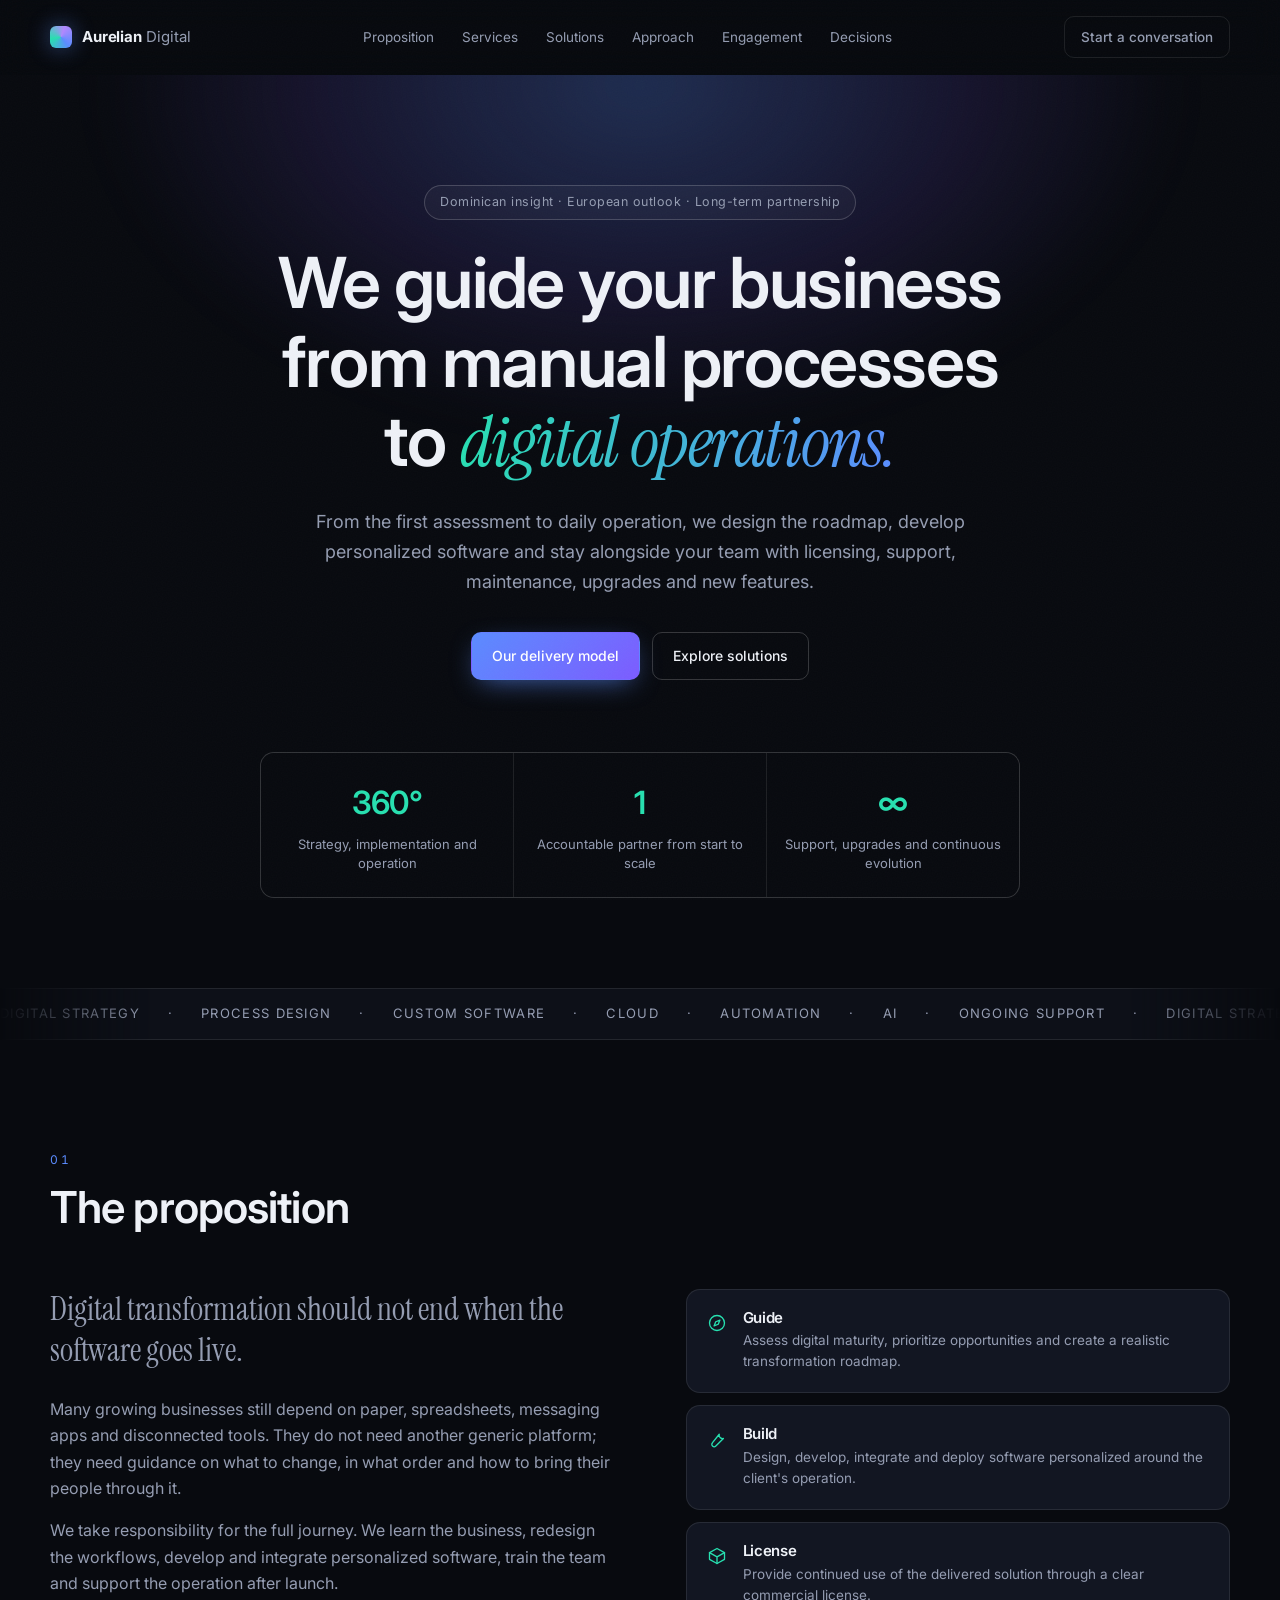
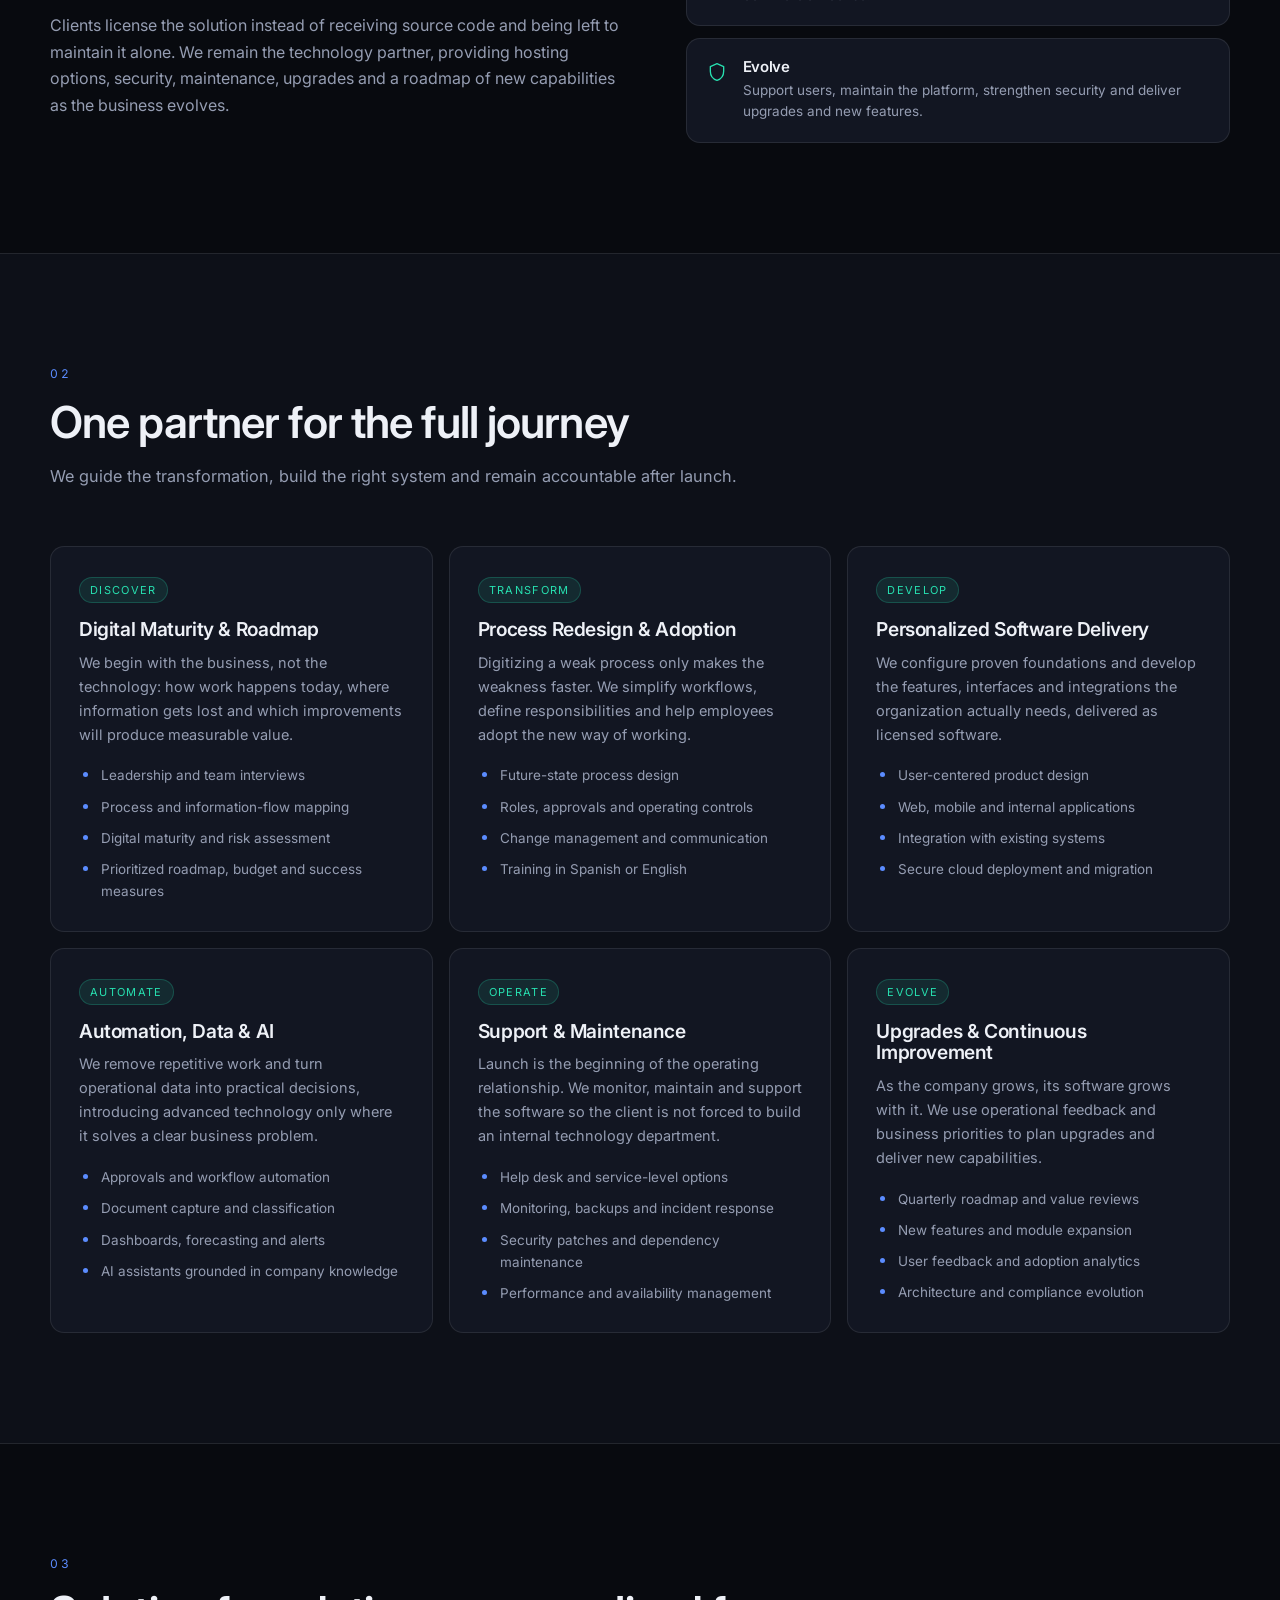
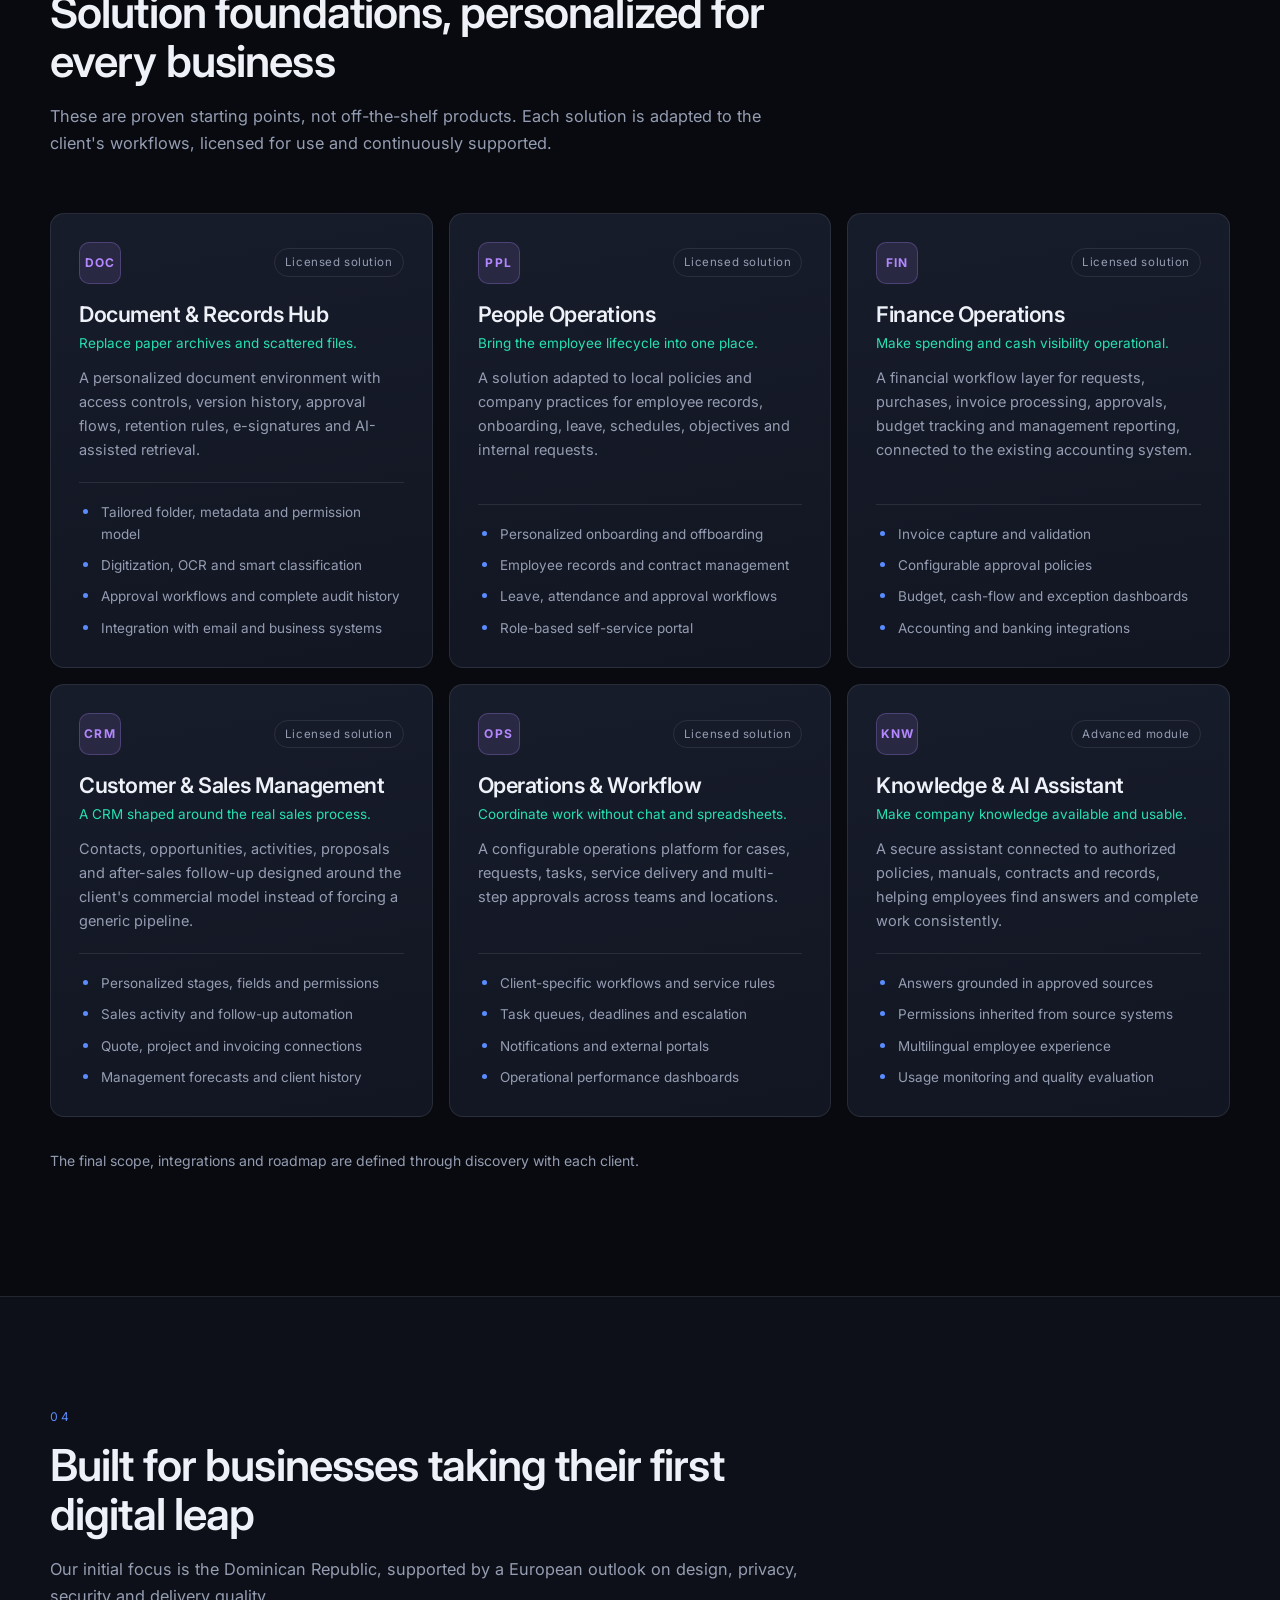
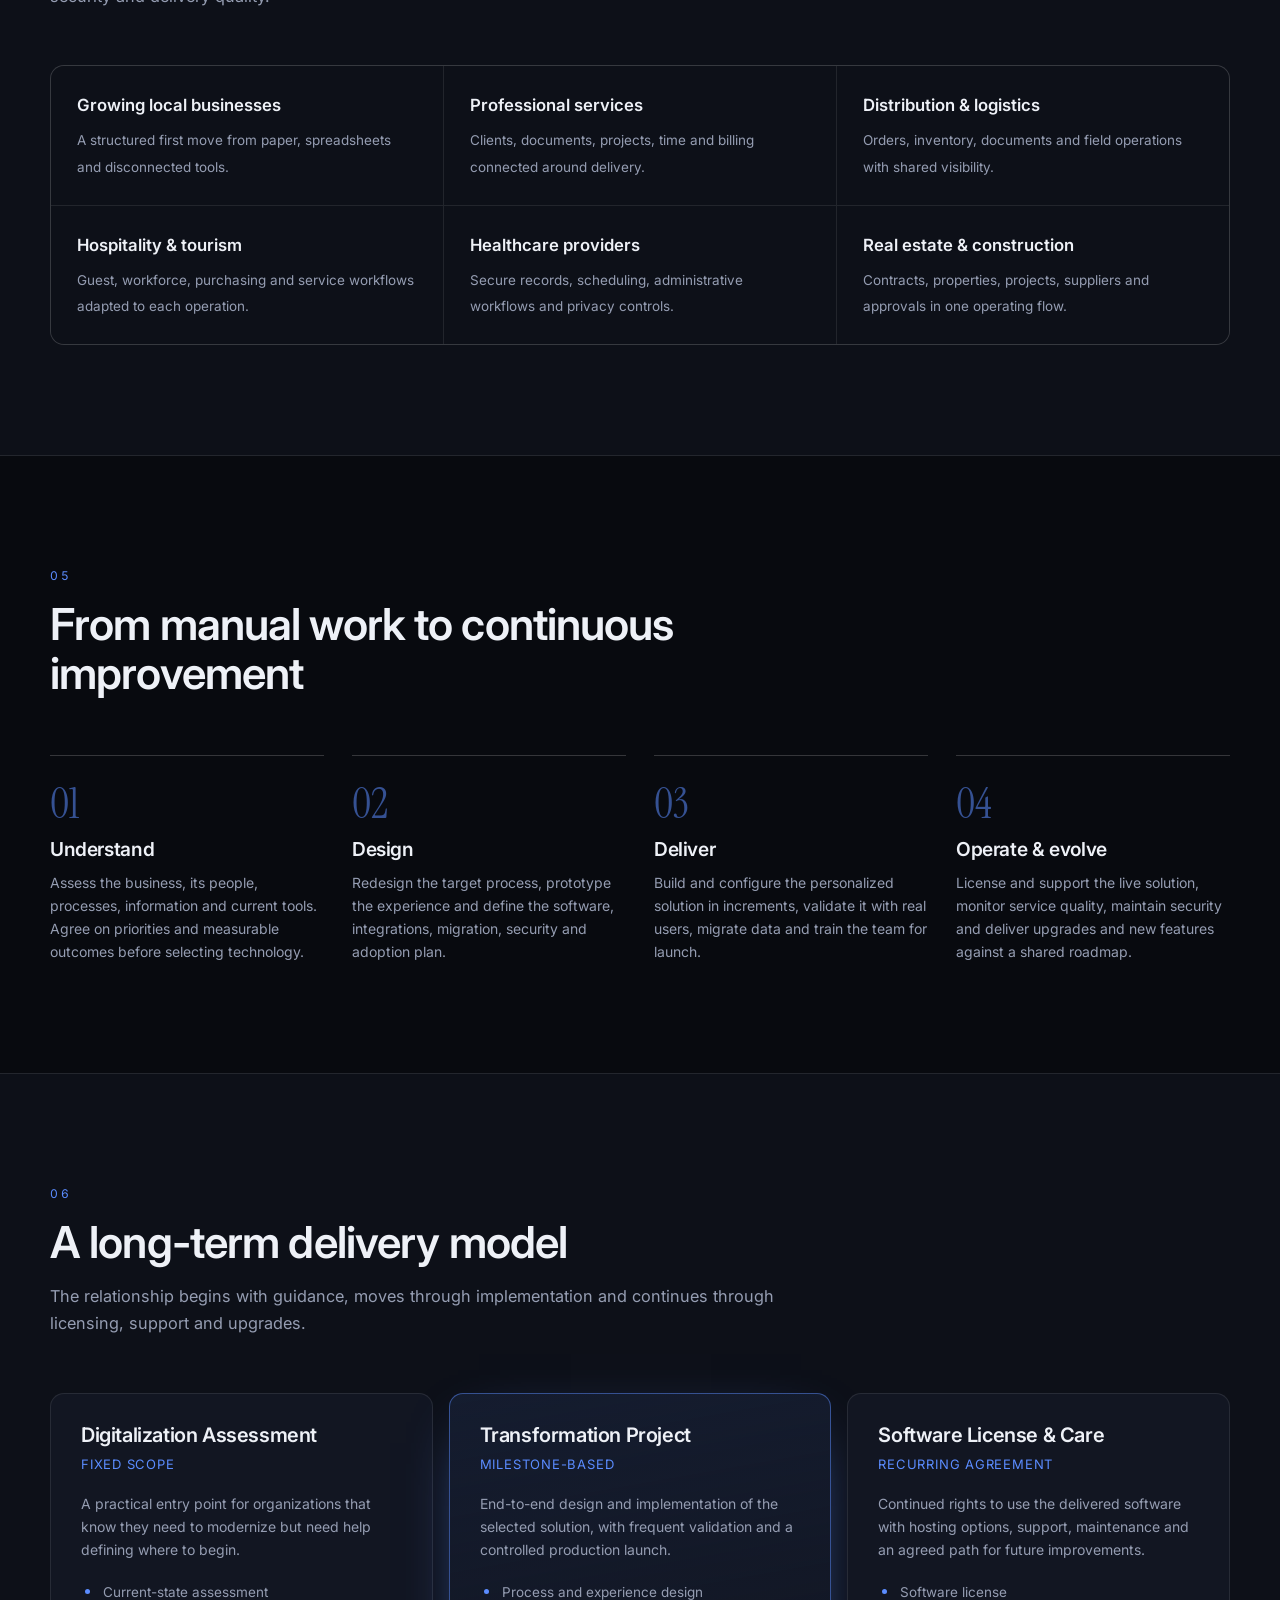
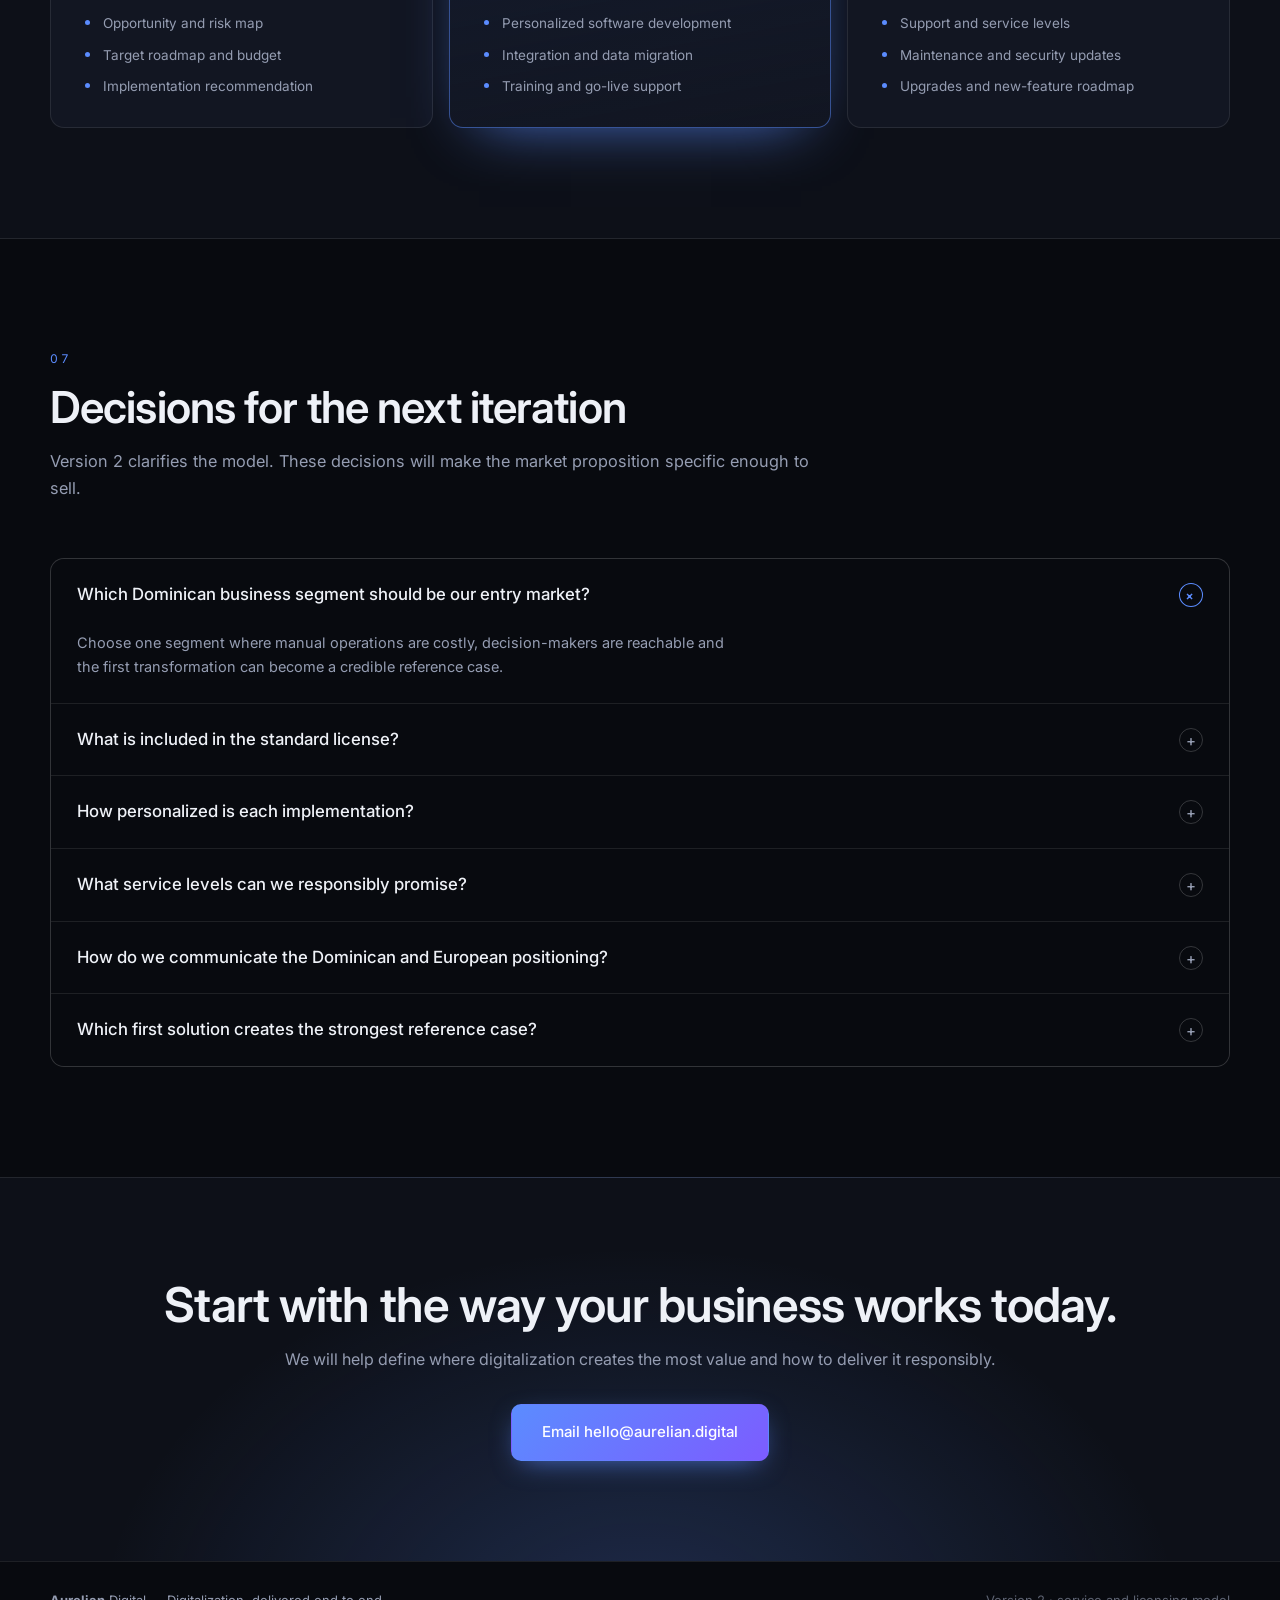
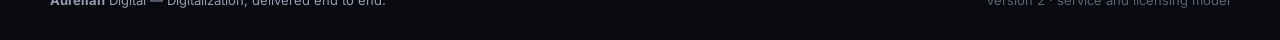
==== v2/index.html @ a41bf8cd "Add licensed digitalization proposal v2" ====
<!DOCTYPE html>
<html lang="en">
<head>
  <meta charset="UTF-8" />
  <meta name="viewport" content="width=device-width, initial-scale=1.0" />
  <title>Aurelian Digital — Digitalization, delivered end to end.</title>
  <meta name="description" content="End-to-end digital transformation for growing businesses, from strategy and process design to licensed custom software, support and continuous improvement." />
  <link rel="preconnect" href="https://fonts.googleapis.com" />
  <link rel="preconnect" href="https://fonts.gstatic.com" crossorigin />
  <link href="https://fonts.googleapis.com/css2?family=Inter:wght@400;500;600;700&family=Instrument+Serif:ital@0;1&display=swap" rel="stylesheet" />
  <link rel="stylesheet" href="../src/styles.css" />
</head>
<body>
  <div class="grain" aria-hidden="true"></div>

  <header class="site-header" id="header">
    <a class="logo" href="#top">
      <span class="logo-mark" aria-hidden="true"></span>
      <span class="logo-text"><strong data-brand-name></strong> <span data-brand-suffix></span></span>
    </a>
    <nav class="nav" id="nav" aria-label="Primary"></nav>
    <div class="header-actions">
      <a class="btn btn-ghost" href="#contact">Start a conversation</a>
      <button class="nav-toggle" id="navToggle" aria-label="Toggle navigation" aria-expanded="false">
        <span></span><span></span>
      </button>
    </div>
  </header>

  <main id="top">
    <section class="hero">
      <div class="hero-glow" aria-hidden="true"></div>
      <div class="wrap hero-inner">
        <p class="eyebrow reveal" data-hero-eyebrow></p>
        <h1 class="hero-title reveal" data-hero-title></h1>
        <p class="lead reveal" data-hero-subtitle></p>
        <div class="hero-ctas reveal">
          <a class="btn btn-primary" data-hero-cta1></a>
          <a class="btn btn-outline" data-hero-cta2></a>
        </div>
        <dl class="stats reveal" data-hero-stats></dl>
      </div>
      <div class="marquee" aria-hidden="true">
        <div class="marquee-track">
          <span>Digital Strategy</span><span>·</span>
          <span>Process Design</span><span>·</span>
          <span>Custom Software</span><span>·</span>
          <span>Cloud</span><span>·</span>
          <span>Automation</span><span>·</span>
          <span>AI</span><span>·</span>
          <span>Ongoing Support</span><span>·</span>
          <span>Digital Strategy</span><span>·</span>
          <span>Process Design</span><span>·</span>
          <span>Custom Software</span><span>·</span>
          <span>Cloud</span><span>·</span>
          <span>Automation</span><span>·</span>
          <span>AI</span><span>·</span>
          <span>Ongoing Support</span><span>·</span>
        </div>
      </div>
    </section>

    <section class="section" id="thesis">
      <div class="wrap">
        <div class="section-head reveal">
          <span class="section-num">01</span>
          <h2 data-thesis-title></h2>
        </div>
        <div class="thesis-grid">
          <div class="thesis-copy reveal">
            <p class="thesis-lead" data-thesis-lead></p>
            <div data-thesis-body></div>
          </div>
          <div class="pillars" data-thesis-pillars></div>
        </div>
      </div>
    </section>

    <section class="section section-alt" id="services">
      <div class="wrap">
        <div class="section-head reveal">
          <span class="section-num">02</span>
          <h2>One partner for the full journey</h2>
          <p class="section-sub">We guide the transformation, build the right system and remain accountable after launch.</p>
        </div>
        <div class="cards" data-services></div>
      </div>
    </section>

    <section class="section" id="products">
      <div class="wrap">
        <div class="section-head reveal">
          <span class="section-num">03</span>
          <h2>Solution foundations, personalized for every business</h2>
          <p class="section-sub">These are proven starting points, not off-the-shelf products. Each solution is adapted to the client's workflows, licensed for use and continuously supported.</p>
        </div>
        <div class="products" data-products></div>
        <p class="note reveal">The final scope, integrations and roadmap are defined through discovery with each client.</p>
      </div>
    </section>

    <section class="section section-alt" id="industries">
      <div class="wrap">
        <div class="section-head reveal">
          <span class="section-num">04</span>
          <h2>Built for businesses taking their first digital leap</h2>
          <p class="section-sub">Our initial focus is the Dominican Republic, supported by a European outlook on design, privacy, security and delivery quality.</p>
        </div>
        <ul class="industries" data-industries></ul>
      </div>
    </section>

    <section class="section" id="approach">
      <div class="wrap">
        <div class="section-head reveal">
          <span class="section-num">05</span>
          <h2>From manual work to continuous improvement</h2>
        </div>
        <ol class="steps" data-approach></ol>
      </div>
    </section>

    <section class="section section-alt" id="engagement">
      <div class="wrap">
        <div class="section-head reveal">
          <span class="section-num">06</span>
          <h2>A long-term delivery model</h2>
          <p class="section-sub">The relationship begins with guidance, moves through implementation and continues through licensing, support and upgrades.</p>
        </div>
        <div class="plans" data-engagement></div>
      </div>
    </section>

    <section class="section" id="questions">
      <div class="wrap">
        <div class="section-head reveal">
          <span class="section-num">07</span>
          <h2 data-questions-title></h2>
          <p class="section-sub" data-questions-lead></p>
        </div>
        <div class="questions" data-questions></div>
      </div>
    </section>

    <section class="cta-band" id="contact">
      <div class="wrap cta-inner reveal">
        <h2>Start with the way your business works today.</h2>
        <p>We will help define where digitalization creates the most value and how to deliver it responsibly.</p>
        <a class="btn btn-primary btn-lg" data-contact-link></a>
      </div>
    </section>
  </main>

  <footer class="site-footer">
    <div class="wrap footer-inner">
      <span><strong data-brand-name></strong> <span data-brand-suffix></span> — <span data-brand-tagline></span></span>
      <span class="footer-note">Version 2 · service and licensing model</span>
    </div>
  </footer>

  <script src="data.js"></script>
  <script src="../src/main.js"></script>
</body>
</html>
---- src/styles.css ----
:root {
  --bg: #080a0f;
  --bg-alt: #0d1018;
  --surface: #121622;
  --surface-2: #171c2b;
  --line: rgba(255, 255, 255, 0.09);
  --line-strong: rgba(255, 255, 255, 0.18);
  --text: #eef1f7;
  --muted: #959db2;
  --accent: #5b8cff;
  --accent-2: #27e0b0;
  --accent-3: #b388ff;
  --radius: 14px;
  --wrap: 1180px;
  --ease: cubic-bezier(0.22, 1, 0.36, 1);
}

* { box-sizing: border-box; }

html { scroll-behavior: smooth; scroll-padding-top: 90px; }

body {
  margin: 0;
  background: var(--bg);
  color: var(--text);
  font-family: Inter, -apple-system, BlinkMacSystemFont, "Segoe UI", sans-serif;
  font-size: 16px;
  line-height: 1.65;
  -webkit-font-smoothing: antialiased;
  overflow-x: hidden;
}

h1, h2, h3 { line-height: 1.12; margin: 0; letter-spacing: -0.02em; }

a { color: inherit; text-decoration: none; }

.wrap { width: min(100% - 48px, var(--wrap)); margin-inline: auto; }

.grain {
  position: fixed;
  inset: 0;
  pointer-events: none;
  z-index: 100;
  opacity: 0.025;
  background-image: url("data:image/svg+xml,%3Csvg xmlns='http://www.w3.org/2000/svg' width='200' height='200'%3E%3Cfilter id='n'%3E%3CfeTurbulence type='fractalNoise' baseFrequency='0.8'/%3E%3C/filter%3E%3Crect width='200' height='200' filter='url(%23n)'/%3E%3C/svg%3E");
}

/* ---------- Header ---------- */
.site-header {
  position: sticky;
  top: 0;
  z-index: 50;
  display: flex;
  align-items: center;
  justify-content: space-between;
  gap: 24px;
  padding: 16px max(24px, calc((100vw - var(--wrap)) / 2));
  background: rgba(8, 10, 15, 0.72);
  backdrop-filter: blur(14px);
  border-bottom: 1px solid transparent;
  transition: border-color 0.3s, background 0.3s;
}

.site-header.scrolled { border-bottom-color: var(--line); }

.logo { display: flex; align-items: center; gap: 10px; font-size: 15px; }

.logo-mark {
  width: 22px;
  height: 22px;
  border-radius: 6px;
  background: conic-gradient(from 140deg, var(--accent), var(--accent-2), var(--accent-3), var(--accent));
  box-shadow: 0 0 22px rgba(91, 140, 255, 0.45);
}

.logo-text strong { font-weight: 700; letter-spacing: -0.01em; }
.logo-text span { color: var(--muted); font-weight: 400; }

.nav { display: flex; gap: 4px; }

.nav a {
  padding: 7px 12px;
  border-radius: 8px;
  font-size: 13.5px;
  color: var(--muted);
  transition: color 0.2s, background 0.2s;
}

.nav a:hover { color: var(--text); background: rgba(255, 255, 255, 0.05); }
.nav a.active { color: var(--text); background: rgba(91, 140, 255, 0.14); }

.header-actions { display: flex; align-items: center; gap: 10px; }

.nav-toggle {
  display: none;
  flex-direction: column;
  gap: 5px;
  background: none;
  border: 1px solid var(--line);
  border-radius: 8px;
  padding: 10px 9px;
  cursor: pointer;
}

.nav-toggle span { width: 16px; height: 1.5px; background: var(--text); display: block; }

/* ---------- Buttons ---------- */
.btn {
  display: inline-flex;
  align-items: center;
  justify-content: center;
  gap: 8px;
  padding: 11px 20px;
  border-radius: 10px;
  font-size: 14px;
  font-weight: 500;
  cursor: pointer;
  border: 1px solid transparent;
  transition: transform 0.2s var(--ease), background 0.2s, border-color 0.2s, box-shadow 0.2s;
  white-space: nowrap;
}

.btn:hover { transform: translateY(-2px); }

.btn-primary {
  background: linear-gradient(135deg, var(--accent), #7c5cff);
  color: #fff;
  box-shadow: 0 8px 28px -10px rgba(91, 140, 255, 0.8);
}

.btn-outline { border-color: var(--line-strong); color: var(--text); }
.btn-outline:hover { background: rgba(255, 255, 255, 0.05); border-color: var(--accent); }

.btn-ghost { color: var(--muted); border-color: var(--line); font-size: 13.5px; padding: 9px 16px; }
.btn-ghost:hover { color: var(--text); border-color: var(--line-strong); }

.btn-lg { padding: 15px 30px; font-size: 15px; }

/* ---------- Hero ---------- */
.hero { position: relative; padding: 110px 0 0; overflow: hidden; }

.hero-glow {
  position: absolute;
  top: -340px;
  left: 50%;
  transform: translateX(-50%);
  width: 1100px;
  height: 700px;
  background: radial-gradient(ellipse at center, rgba(91, 140, 255, 0.28), rgba(124, 92, 255, 0.12) 42%, transparent 70%);
  filter: blur(26px);
  pointer-events: none;
}

.hero-inner { position: relative; text-align: center; padding-bottom: 90px; }

.eyebrow {
  display: inline-block;
  margin: 0 0 24px;
  padding: 6px 15px;
  border: 1px solid var(--line-strong);
  border-radius: 999px;
  font-size: 12.5px;
  letter-spacing: 0.04em;
  color: var(--muted);
  background: rgba(255, 255, 255, 0.03);
}

.hero-title {
  font-size: clamp(2.5rem, 6.2vw, 4.4rem);
  font-weight: 600;
  max-width: 17ch;
  margin-inline: auto;
}

.hero-title em {
  font-family: "Instrument Serif", Georgia, serif;
  font-style: italic;
  font-weight: 400;
  background: linear-gradient(100deg, var(--accent-2), var(--accent));
  -webkit-background-clip: text;
  background-clip: text;
  color: transparent;
}

.lead {
  max-width: 62ch;
  margin: 26px auto 0;
  color: var(--muted);
  font-size: clamp(1rem, 1.5vw, 1.125rem);
}

.hero-ctas { display: flex; gap: 12px; justify-content: center; flex-wrap: wrap; margin-top: 36px; }

.stats {
  display: grid;
  grid-template-columns: repeat(3, 1fr);
  gap: 1px;
  margin: 72px auto 0;
  max-width: 760px;
  background: var(--line);
  border: 1px solid var(--line);
  border-radius: var(--radius);
  overflow: hidden;
}

.stats > div { background: var(--bg); padding: 24px 18px; }
.stats dt { font-size: 2rem; font-weight: 600; letter-spacing: -0.03em; color: var(--accent-2); }
.stats dd { margin: 6px 0 0; font-size: 13px; color: var(--muted); line-height: 1.45; }

.marquee {
  border-block: 1px solid var(--line);
  padding: 14px 0;
  overflow: hidden;
  background: var(--bg-alt);
  mask-image: linear-gradient(90deg, transparent, #000 12%, #000 88%, transparent);
}

.marquee-track {
  display: flex;
  gap: 28px;
  width: max-content;
  animation: slide 44s linear infinite;
  font-size: 13px;
  letter-spacing: 0.1em;
  text-transform: uppercase;
  color: var(--muted);
  white-space: nowrap;
}

@keyframes slide { to { transform: translateX(-50%); } }

/* ---------- Sections ---------- */
.section { padding: 110px 0; }
.section-alt { background: var(--bg-alt); border-block: 1px solid var(--line); }

.section-head { max-width: 760px; margin-bottom: 56px; }

.section-num {
  display: block;
  font-size: 12px;
  letter-spacing: 0.22em;
  color: var(--accent);
  margin-bottom: 14px;
  font-variant-numeric: tabular-nums;
}

.section-head h2 { font-size: clamp(1.9rem, 3.6vw, 2.75rem); font-weight: 600; }
.section-sub { color: var(--muted); margin: 16px 0 0; font-size: 1.02rem; }

.note { color: var(--muted); font-size: 14px; margin-top: 32px; }
.note a { color: var(--accent); border-bottom: 1px solid rgba(91, 140, 255, 0.4); }

/* ---------- Thesis ---------- */
.thesis-grid { display: grid; grid-template-columns: 1.05fr 1fr; gap: 64px; align-items: start; }

.thesis-lead {
  font-family: "Instrument Serif", Georgia, serif;
  font-size: clamp(1.5rem, 2.6vw, 2rem);
  line-height: 1.3;
  margin: 0 0 24px;
  color: var(--text);
}

.thesis-copy p { color: var(--muted); }

.pillars { display: grid; gap: 12px; }

.pillar {
  display: flex;
  gap: 16px;
  padding: 20px;
  border: 1px solid var(--line);
  border-radius: var(--radius);
  background: var(--surface);
  transition: border-color 0.25s, transform 0.25s var(--ease);
}

.pillar:hover { border-color: var(--line-strong); transform: translateX(4px); }
.pillar svg { flex: none; width: 20px; height: 20px; color: var(--accent-2); margin-top: 3px; }
.pillar h3 { font-size: 15px; font-weight: 600; margin-bottom: 4px; }
.pillar p { margin: 0; font-size: 13.5px; color: var(--muted); line-height: 1.55; }

/* ---------- Service cards ---------- */
.cards { display: grid; grid-template-columns: repeat(auto-fit, minmax(330px, 1fr)); gap: 16px; }

.card {
  position: relative;
  padding: 28px;
  border: 1px solid var(--line);
  border-radius: var(--radius);
  background: var(--surface);
  overflow: hidden;
  transition: border-color 0.25s, transform 0.3s var(--ease);
}

.card::before {
  content: "";
  position: absolute;
  inset: 0 0 auto;
  height: 1px;
  background: linear-gradient(90deg, transparent, var(--accent), transparent);
  opacity: 0;
  transition: opacity 0.3s;
}

.card:hover { transform: translateY(-4px); border-color: var(--line-strong); }
.card:hover::before { opacity: 1; }

.tag {
  display: inline-block;
  font-size: 11px;
  letter-spacing: 0.12em;
  text-transform: uppercase;
  color: var(--accent-2);
  background: rgba(39, 224, 176, 0.1);
  border: 1px solid rgba(39, 224, 176, 0.22);
  padding: 3px 10px;
  border-radius: 999px;
  margin-bottom: 16px;
}

.card h3 { font-size: 1.2rem; font-weight: 600; margin-bottom: 10px; }
.card > p { color: var(--muted); font-size: 14.5px; margin: 0 0 18px; }

.ticks { list-style: none; padding: 0; margin: 0; display: grid; gap: 9px; }

.ticks li {
  position: relative;
  padding-left: 22px;
  font-size: 13.5px;
  color: var(--muted);
}

.ticks li::before {
  content: "";
  position: absolute;
  left: 4px;
  top: 8px;
  width: 5px;
  height: 5px;
  border-radius: 50%;
  background: var(--accent);
}

/* ---------- Products ---------- */
.products { display: grid; grid-template-columns: repeat(auto-fit, minmax(340px, 1fr)); gap: 16px; }

.product {
  display: flex;
  flex-direction: column;
  padding: 28px;
  border: 1px solid var(--line);
  border-radius: var(--radius);
  background: linear-gradient(170deg, var(--surface-2), var(--surface));
  transition: border-color 0.25s, transform 0.3s var(--ease);
}

.product:hover { transform: translateY(-4px); border-color: rgba(179, 136, 255, 0.4); }

.product-top { display: flex; align-items: center; justify-content: space-between; gap: 14px; margin-bottom: 18px; }

.product-code {
  font-size: 12px;
  font-weight: 700;
  letter-spacing: 0.1em;
  width: 42px;
  height: 42px;
  display: grid;
  place-items: center;
  border-radius: 10px;
  background: rgba(179, 136, 255, 0.12);
  border: 1px solid rgba(179, 136, 255, 0.26);
  color: var(--accent-3);
}

.stage {
  font-size: 11.5px;
  letter-spacing: 0.05em;
  color: var(--muted);
  border: 1px solid var(--line);
  padding: 4px 10px;
  border-radius: 999px;
}

.product h3 { font-size: 1.35rem; font-weight: 600; }
.product .pitch { color: var(--accent-2); font-size: 13.5px; margin: 6px 0 12px; }
.product > p { color: var(--muted); font-size: 14.5px; margin: 0 0 20px; }
.product .ticks { margin-top: auto; padding-top: 18px; border-top: 1px solid var(--line); }

/* ---------- Industries ---------- */
.industries {
  list-style: none;
  padding: 0;
  margin: 0;
  display: grid;
  grid-template-columns: repeat(auto-fit, minmax(300px, 1fr));
  gap: 1px;
  background: var(--line);
  border: 1px solid var(--line);
  border-radius: var(--radius);
  overflow: hidden;
}

.industries li { background: var(--bg-alt); padding: 26px; transition: background 0.25s; }
.industries li:hover { background: var(--surface); }
.industries strong { display: block; font-size: 1.05rem; font-weight: 600; margin-bottom: 6px; }
.industries span { color: var(--muted); font-size: 13.5px; }

/* ---------- Steps ---------- */
.steps {
  list-style: none;
  padding: 0;
  margin: 0;
  display: grid;
  grid-template-columns: repeat(auto-fit, minmax(240px, 1fr));
  gap: 28px;
  counter-reset: s;
}

.step { position: relative; padding-top: 28px; border-top: 1px solid var(--line-strong); }

.step-num {
  font-family: "Instrument Serif", Georgia, serif;
  font-size: 2.6rem;
  color: var(--accent);
  opacity: 0.55;
  line-height: 1;
  display: block;
  margin-bottom: 14px;
}

.step h3 { font-size: 1.2rem; font-weight: 600; margin-bottom: 10px; }
.step p { color: var(--muted); font-size: 14px; margin: 0; }

/* ---------- Plans ---------- */
.plans { display: grid; grid-template-columns: repeat(auto-fit, minmax(300px, 1fr)); gap: 16px; align-items: start; }

.plan {
  padding: 30px;
  border: 1px solid var(--line);
  border-radius: var(--radius);
  background: var(--surface);
}

.plan.featured {
  border-color: rgba(91, 140, 255, 0.5);
  background: linear-gradient(170deg, rgba(91, 140, 255, 0.1), var(--surface));
  box-shadow: 0 20px 60px -30px rgba(91, 140, 255, 0.9);
}

.plan h3 { font-size: 1.25rem; font-weight: 600; }
.plan .price { color: var(--accent); font-size: 13px; letter-spacing: 0.06em; text-transform: uppercase; margin: 8px 0 16px; }
.plan > p { color: var(--muted); font-size: 14px; margin: 0 0 20px; }

/* ---------- Questions ---------- */
.questions { display: grid; gap: 1px; background: var(--line); border: 1px solid var(--line); border-radius: var(--radius); overflow: hidden; }

.q { background: var(--bg); }

.q-head {
  width: 100%;
  display: flex;
  align-items: center;
  justify-content: space-between;
  gap: 20px;
  padding: 22px 26px;
  background: none;
  border: none;
  color: var(--text);
  font: inherit;
  font-size: 1.05rem;
  font-weight: 500;
  text-align: left;
  cursor: pointer;
  transition: background 0.2s;
}

.q-head:hover { background: var(--surface); }

.q-icon {
  flex: none;
  width: 24px;
  height: 24px;
  display: grid;
  place-items: center;
  border: 1px solid var(--line-strong);
  border-radius: 50%;
  transition: transform 0.3s var(--ease), border-color 0.2s;
  font-size: 15px;
  color: var(--muted);
}

.q.open .q-icon { transform: rotate(45deg); border-color: var(--accent); color: var(--accent); }

.q-body { display: grid; grid-template-rows: 0fr; transition: grid-template-rows 0.35s var(--ease); }
.q.open .q-body { grid-template-rows: 1fr; }
.q-body > div { overflow: hidden; }
.q-body p { margin: 0; padding: 0 26px 24px 26px; color: var(--muted); font-size: 14.5px; max-width: 80ch; }

/* ---------- CTA band + footer ---------- */
.cta-band {
  padding: 100px 0;
  text-align: center;
  background:
    radial-gradient(ellipse at 50% 120%, rgba(91, 140, 255, 0.22), transparent 60%),
    var(--bg-alt);
  border-top: 1px solid var(--line);
}

.cta-band h2 { font-size: clamp(2rem, 4.2vw, 3rem); font-weight: 600; }
.cta-band p { color: var(--muted); margin: 14px 0 32px; }

.site-footer { border-top: 1px solid var(--line); padding: 28px 0; }
.footer-inner { display: flex; justify-content: space-between; gap: 16px; flex-wrap: wrap; font-size: 13px; color: var(--muted); }
.footer-note { opacity: 0.6; }

/* ---------- Reveal ---------- */
.reveal, .card, .product, .pillar, .step, .plan, .industries li {
  opacity: 0;
  transform: translateY(18px);
  transition: opacity 0.6s var(--ease), transform 0.6s var(--ease);
}

.is-visible { opacity: 1 !important; transform: none !important; }

@media (prefers-reduced-motion: reduce) {
  * { animation: none !important; transition: none !important; }
  .reveal, .card, .product, .pillar, .step, .plan, .industries li { opacity: 1; transform: none; }
  html { scroll-behavior: auto; }
}

/* ---------- Responsive ---------- */
@media (max-width: 900px) {
  .thesis-grid { grid-template-columns: 1fr; gap: 40px; }
  .stats { grid-template-columns: 1fr; }

  .nav {
    position: absolute;
    top: 100%;
    left: 0;
    right: 0;
    flex-direction: column;
    gap: 2px;
    padding: 12px;
    background: var(--bg-alt);
    border-bottom: 1px solid var(--line);
    display: none;
  }

  .nav.open { display: flex; }
  .nav a { padding: 11px 14px; font-size: 15px; }
  .nav-toggle { display: flex; }
  .header-actions .btn-ghost { display: none; }
  .section { padding: 80px 0; }
  .hero { padding-top: 70px; }
}
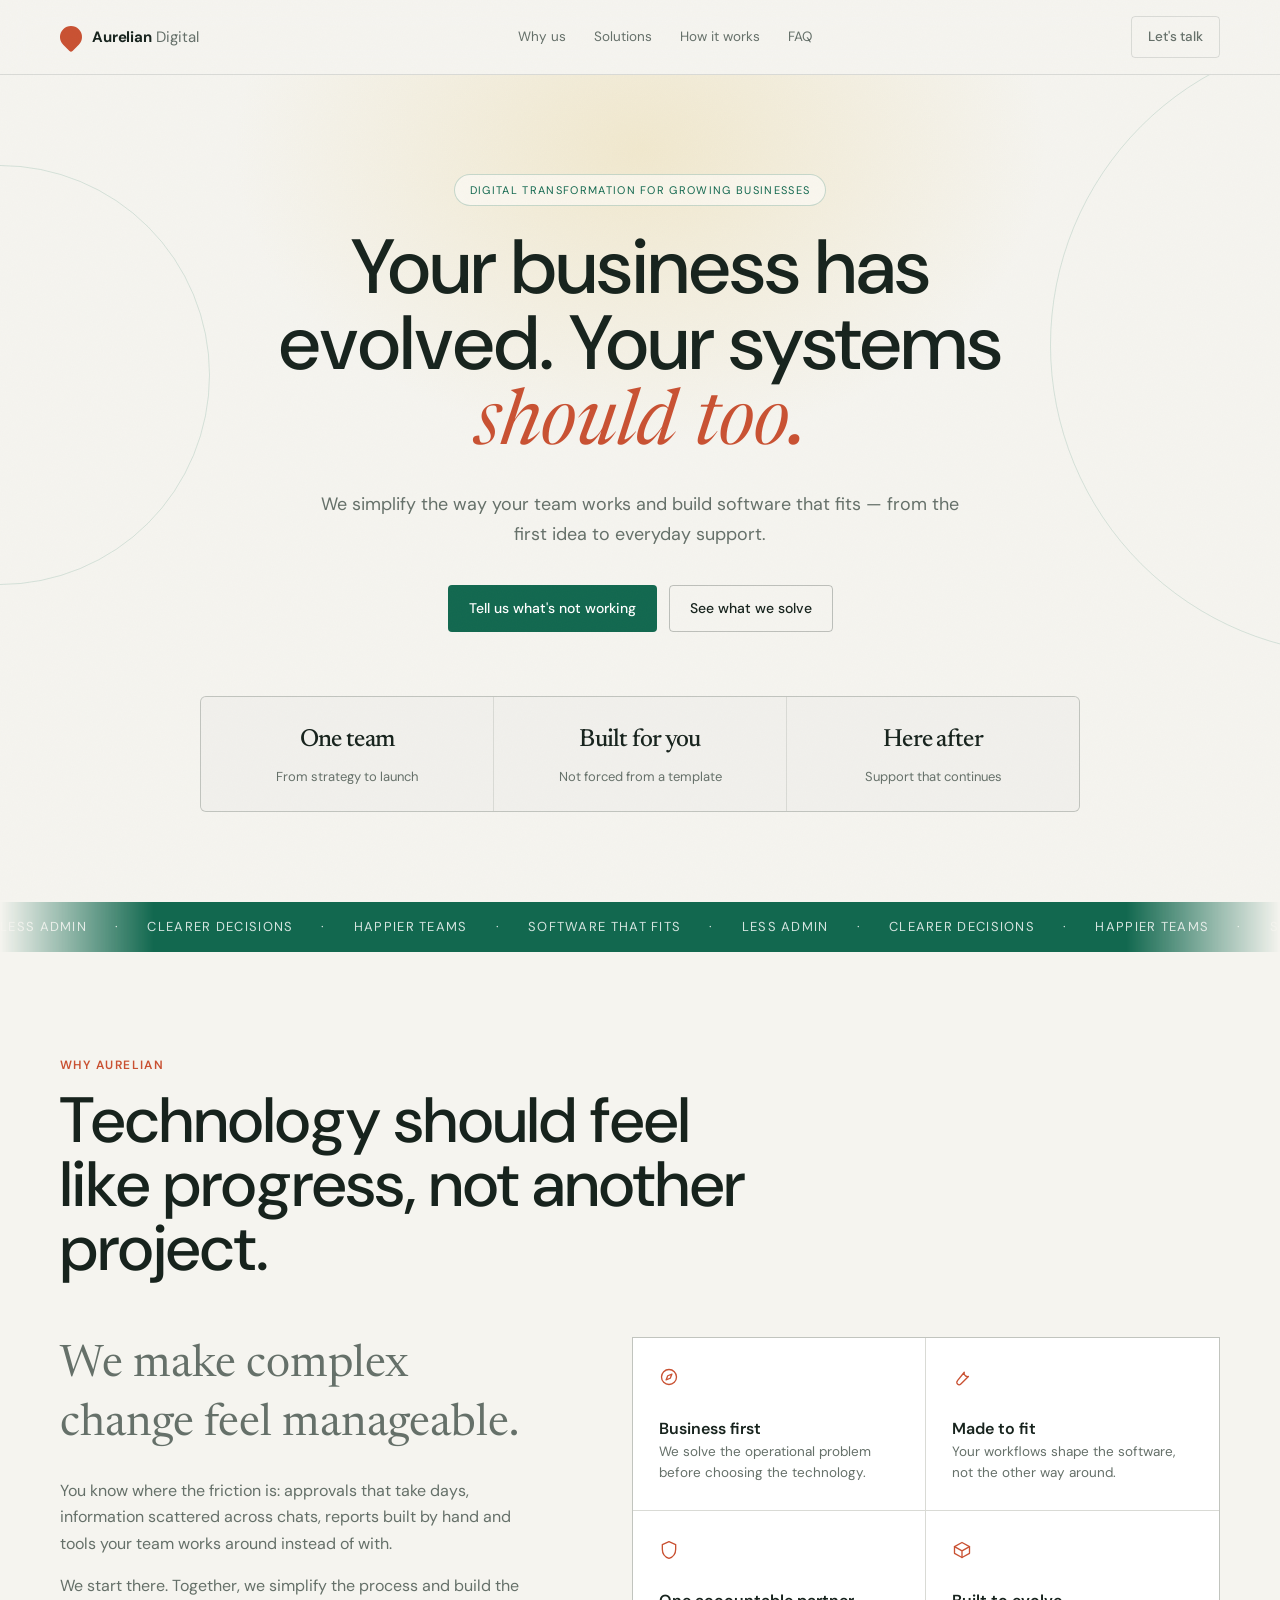
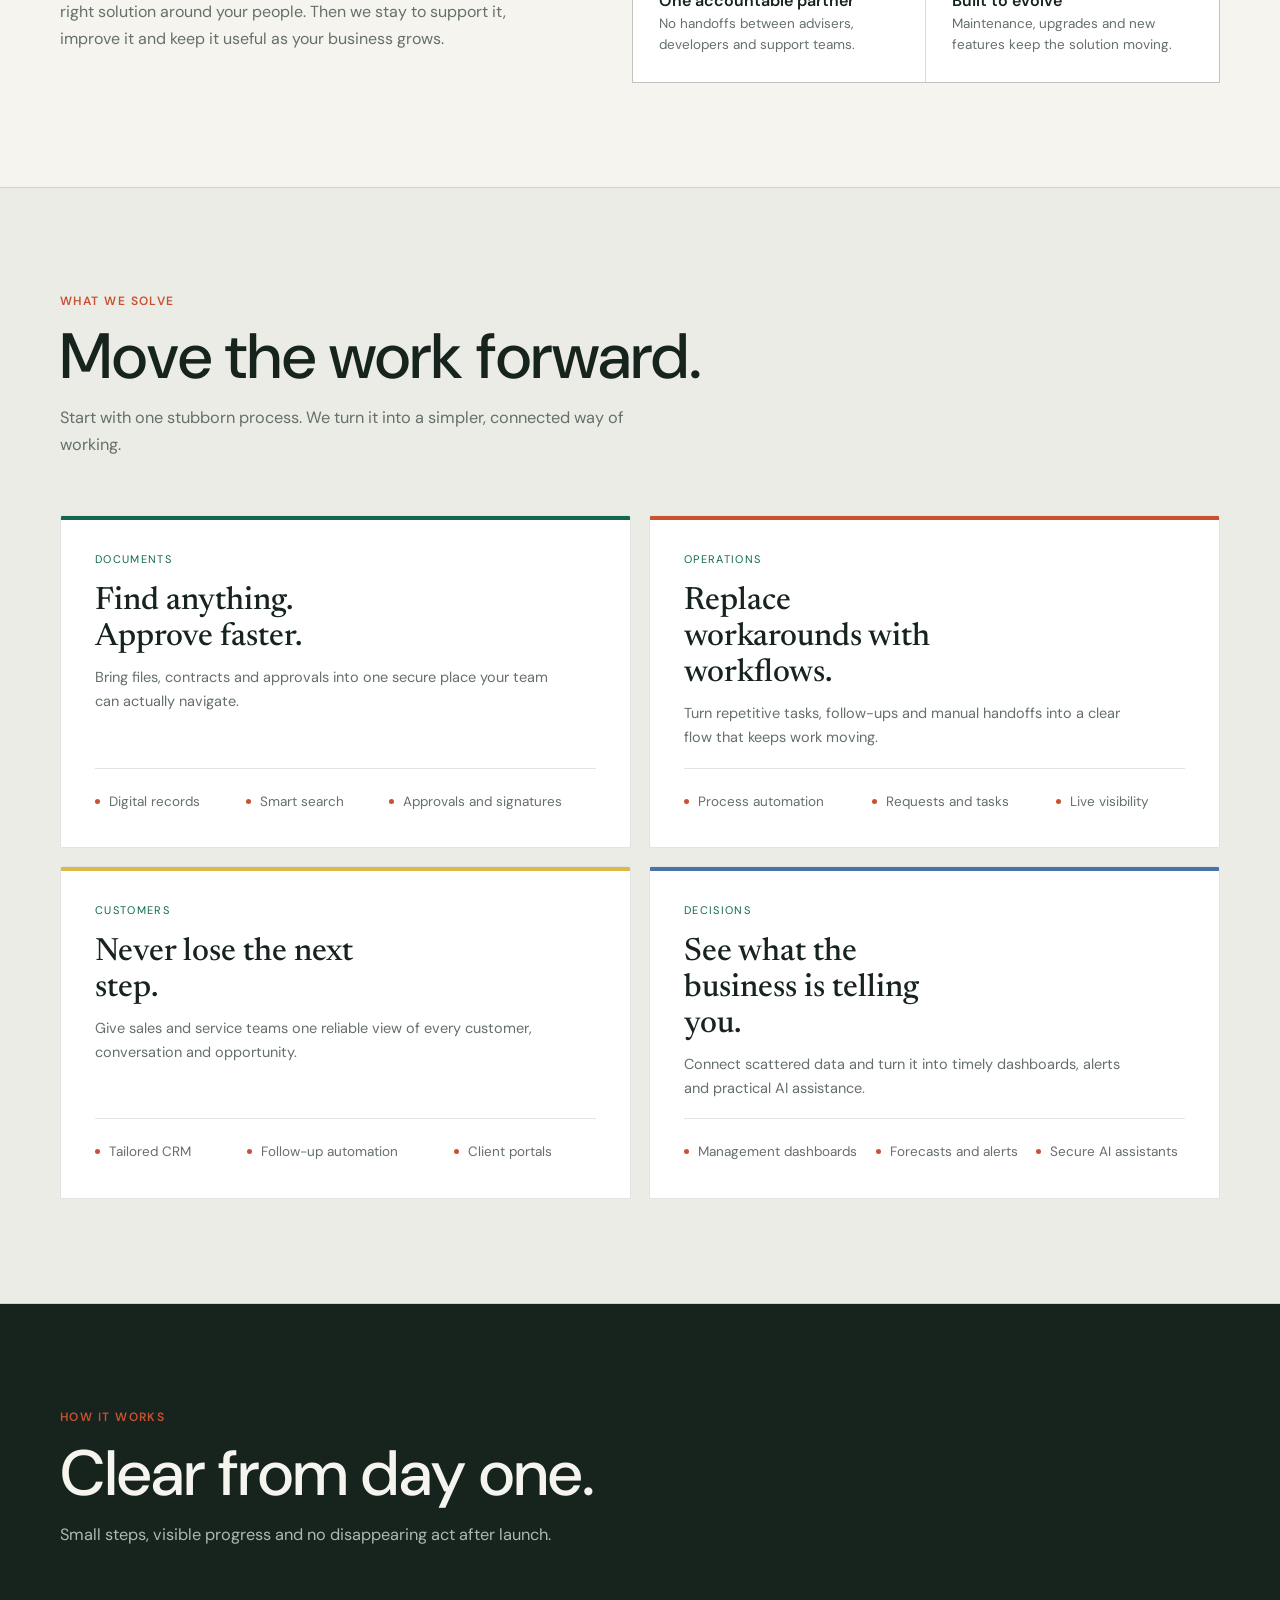
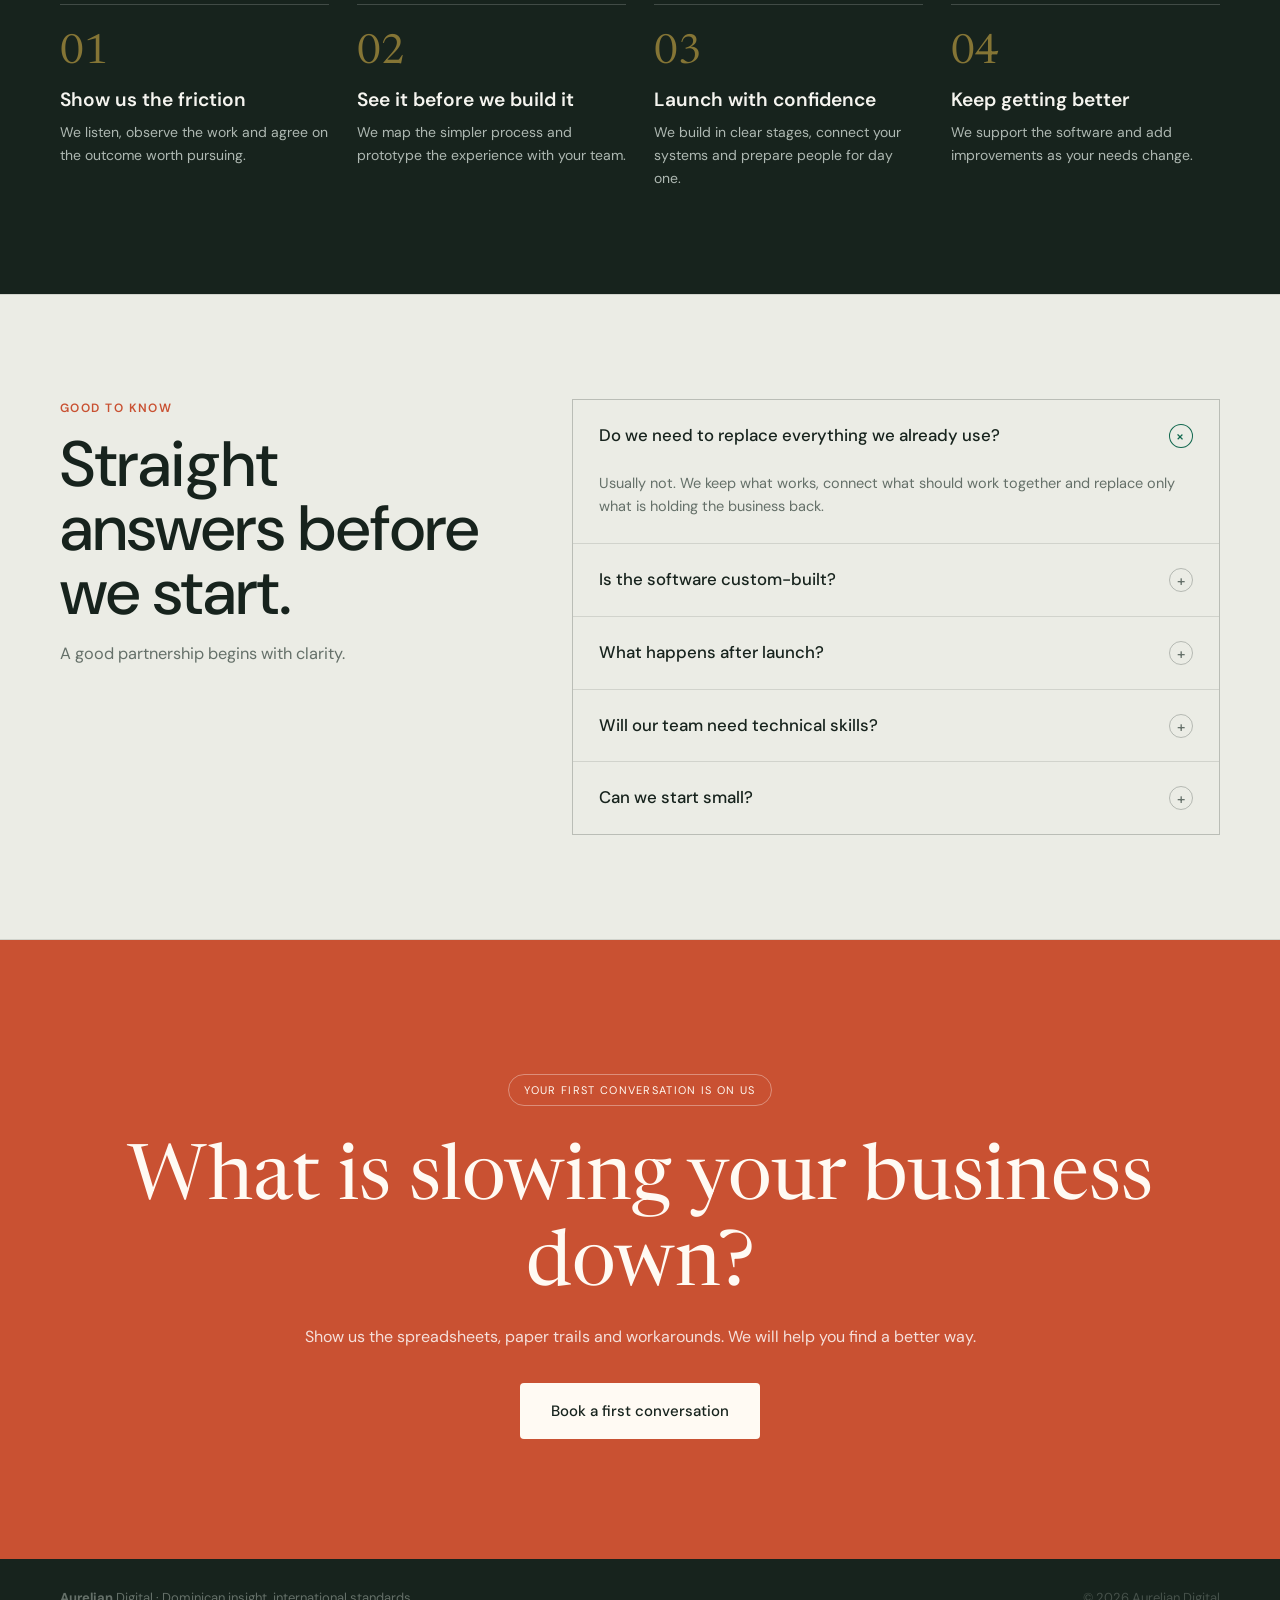
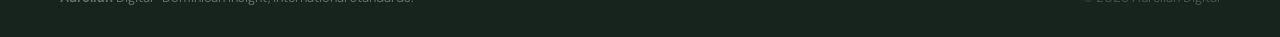
==== commit 50f47cdb: "Refine v2 as client-facing sales site" ====
--- a/v2/index.html
+++ b/v2/index.html
@@ -3,162 +3,84 @@
 <head>
   <meta charset="UTF-8" />
   <meta name="viewport" content="width=device-width, initial-scale=1.0" />
-  <title>Aurelian Digital — Digitalization, delivered end to end.</title>
-  <meta name="description" content="End-to-end digital transformation for growing businesses, from strategy and process design to licensed custom software, support and continuous improvement." />
+  <title>Aurelian Digital — Better ways to work.</title>
+  <meta name="description" content="We simplify operations and build software around the way your business works." />
   <link rel="preconnect" href="https://fonts.googleapis.com" />
   <link rel="preconnect" href="https://fonts.gstatic.com" crossorigin />
-  <link href="https://fonts.googleapis.com/css2?family=Inter:wght@400;500;600;700&family=Instrument+Serif:ital@0;1&display=swap" rel="stylesheet" />
+  <link href="https://fonts.googleapis.com/css2?family=DM+Sans:wght@400;500;600&family=Newsreader:ital,opsz,wght@0,6..72,400;1,6..72,500&display=swap" rel="stylesheet" />
   <link rel="stylesheet" href="../src/styles.css" />
+  <link rel="stylesheet" href="styles.css" />
 </head>
-<body>
+<body class="client-site">
   <div class="grain" aria-hidden="true"></div>
-
   <header class="site-header" id="header">
-    <a class="logo" href="#top">
+    <a class="logo" href="#top" aria-label="Aurelian Digital home">
       <span class="logo-mark" aria-hidden="true"></span>
       <span class="logo-text"><strong data-brand-name></strong> <span data-brand-suffix></span></span>
     </a>
     <nav class="nav" id="nav" aria-label="Primary"></nav>
     <div class="header-actions">
-      <a class="btn btn-ghost" href="#contact">Start a conversation</a>
-      <button class="nav-toggle" id="navToggle" aria-label="Toggle navigation" aria-expanded="false">
-        <span></span><span></span>
-      </button>
+      <a class="btn btn-ghost" href="#contact">Let's talk</a>
+      <button class="nav-toggle" id="navToggle" aria-label="Toggle navigation" aria-expanded="false"><span></span><span></span></button>
     </div>
   </header>
 
   <main id="top">
-    <section class="hero">
+    <section class="hero client-hero">
       <div class="hero-glow" aria-hidden="true"></div>
+      <div class="hero-orbit hero-orbit-one" aria-hidden="true"></div>
+      <div class="hero-orbit hero-orbit-two" aria-hidden="true"></div>
       <div class="wrap hero-inner">
         <p class="eyebrow reveal" data-hero-eyebrow></p>
         <h1 class="hero-title reveal" data-hero-title></h1>
         <p class="lead reveal" data-hero-subtitle></p>
-        <div class="hero-ctas reveal">
-          <a class="btn btn-primary" data-hero-cta1></a>
-          <a class="btn btn-outline" data-hero-cta2></a>
-        </div>
+        <div class="hero-ctas reveal"><a class="btn btn-primary" data-hero-cta1></a><a class="btn btn-outline" data-hero-cta2></a></div>
         <dl class="stats reveal" data-hero-stats></dl>
       </div>
-      <div class="marquee" aria-hidden="true">
-        <div class="marquee-track">
-          <span>Digital Strategy</span><span>·</span>
-          <span>Process Design</span><span>·</span>
-          <span>Custom Software</span><span>·</span>
-          <span>Cloud</span><span>·</span>
-          <span>Automation</span><span>·</span>
-          <span>AI</span><span>·</span>
-          <span>Ongoing Support</span><span>·</span>
-          <span>Digital Strategy</span><span>·</span>
-          <span>Process Design</span><span>·</span>
-          <span>Custom Software</span><span>·</span>
-          <span>Cloud</span><span>·</span>
-          <span>Automation</span><span>·</span>
-          <span>AI</span><span>·</span>
-          <span>Ongoing Support</span><span>·</span>
-        </div>
-      </div>
+      <div class="marquee" aria-hidden="true"><div class="marquee-track">
+        <span>Less admin</span><span>·</span><span>Clearer decisions</span><span>·</span><span>Happier teams</span><span>·</span><span>Software that fits</span><span>·</span>
+        <span>Less admin</span><span>·</span><span>Clearer decisions</span><span>·</span><span>Happier teams</span><span>·</span><span>Software that fits</span><span>·</span>
+      </div></div>
     </section>
 
-    <section class="section" id="thesis">
+    <section class="section why" id="why">
       <div class="wrap">
-        <div class="section-head reveal">
-          <span class="section-num">01</span>
-          <h2 data-thesis-title></h2>
-        </div>
+        <div class="section-head reveal"><span class="section-num">Why Aurelian</span><h2 data-thesis-title></h2></div>
         <div class="thesis-grid">
-          <div class="thesis-copy reveal">
-            <p class="thesis-lead" data-thesis-lead></p>
-            <div data-thesis-body></div>
-          </div>
+          <div class="thesis-copy reveal"><p class="thesis-lead" data-thesis-lead></p><div data-thesis-body></div></div>
           <div class="pillars" data-thesis-pillars></div>
         </div>
       </div>
     </section>
 
-    <section class="section section-alt" id="services">
+    <section class="section section-alt" id="solutions">
       <div class="wrap">
-        <div class="section-head reveal">
-          <span class="section-num">02</span>
-          <h2>One partner for the full journey</h2>
-          <p class="section-sub">We guide the transformation, build the right system and remain accountable after launch.</p>
-        </div>
-        <div class="cards" data-services></div>
+        <div class="section-head reveal"><span class="section-num">What we solve</span><h2>Move the work forward.</h2><p class="section-sub">Start with one stubborn process. We turn it into a simpler, connected way of working.</p></div>
+        <div class="cards solution-cards" data-services></div>
       </div>
     </section>
 
-    <section class="section" id="products">
+    <section class="section approach-band" id="approach">
       <div class="wrap">
-        <div class="section-head reveal">
-          <span class="section-num">03</span>
-          <h2>Solution foundations, personalized for every business</h2>
-          <p class="section-sub">These are proven starting points, not off-the-shelf products. Each solution is adapted to the client's workflows, licensed for use and continuously supported.</p>
-        </div>
-        <div class="products" data-products></div>
-        <p class="note reveal">The final scope, integrations and roadmap are defined through discovery with each client.</p>
-      </div>
-    </section>
-
-    <section class="section section-alt" id="industries">
-      <div class="wrap">
-        <div class="section-head reveal">
-          <span class="section-num">04</span>
-          <h2>Built for businesses taking their first digital leap</h2>
-          <p class="section-sub">Our initial focus is the Dominican Republic, supported by a European outlook on design, privacy, security and delivery quality.</p>
-        </div>
-        <ul class="industries" data-industries></ul>
-      </div>
-    </section>
-
-    <section class="section" id="approach">
-      <div class="wrap">
-        <div class="section-head reveal">
-          <span class="section-num">05</span>
-          <h2>From manual work to continuous improvement</h2>
-        </div>
+        <div class="section-head reveal"><span class="section-num">How it works</span><h2>Clear from day one.</h2><p class="section-sub">Small steps, visible progress and no disappearing act after launch.</p></div>
         <ol class="steps" data-approach></ol>
       </div>
     </section>
 
-    <section class="section section-alt" id="engagement">
-      <div class="wrap">
-        <div class="section-head reveal">
-          <span class="section-num">06</span>
-          <h2>A long-term delivery model</h2>
-          <p class="section-sub">The relationship begins with guidance, moves through implementation and continues through licensing, support and upgrades.</p>
-        </div>
-        <div class="plans" data-engagement></div>
-      </div>
-    </section>
-
-    <section class="section" id="questions">
-      <div class="wrap">
-        <div class="section-head reveal">
-          <span class="section-num">07</span>
-          <h2 data-questions-title></h2>
-          <p class="section-sub" data-questions-lead></p>
-        </div>
+    <section class="section section-alt" id="questions">
+      <div class="wrap faq-layout">
+        <div class="section-head reveal"><span class="section-num">Good to know</span><h2 data-questions-title></h2><p class="section-sub" data-questions-lead></p></div>
         <div class="questions" data-questions></div>
       </div>
     </section>
 
     <section class="cta-band" id="contact">
-      <div class="wrap cta-inner reveal">
-        <h2>Start with the way your business works today.</h2>
-        <p>We will help define where digitalization creates the most value and how to deliver it responsibly.</p>
-        <a class="btn btn-primary btn-lg" data-contact-link></a>
-      </div>
+      <div class="wrap cta-inner reveal"><p class="eyebrow">Your first conversation is on us</p><h2>What is slowing your business down?</h2><p>Show us the spreadsheets, paper trails and workarounds. We will help you find a better way.</p><a class="btn btn-primary btn-lg" data-contact-link></a></div>
     </section>
   </main>
 
-  <footer class="site-footer">
-    <div class="wrap footer-inner">
-      <span><strong data-brand-name></strong> <span data-brand-suffix></span> — <span data-brand-tagline></span></span>
-      <span class="footer-note">Version 2 · service and licensing model</span>
-    </div>
-  </footer>
-
+  <footer class="site-footer"><div class="wrap footer-inner"><span><strong data-brand-name></strong> <span data-brand-suffix></span> · Dominican insight, international standards.</span><span class="footer-note">© 2026 Aurelian Digital</span></div></footer>
   <script src="data.js"></script>
-  <script src="../src/main.js"></script>
+  <script src="main.js"></script>
 </body>
 </html>
--- a/v2/styles.css
+++ b/v2/styles.css
@@ -0,0 +1,183 @@
+:root {
+  --bg: #f5f4ef;
+  --bg-alt: #ebece5;
+  --surface: #ffffff;
+  --surface-2: #e2e7db;
+  --line: rgba(22, 35, 29, 0.12);
+  --line-strong: rgba(22, 35, 29, 0.25);
+  --text: #17231d;
+  --muted: #657069;
+  --accent: #12684f;
+  --accent-2: #c95132;
+  --accent-3: #dfb84a;
+  --radius: 6px;
+  --wrap: 1160px;
+}
+
+.client-site {
+  font-family: "DM Sans", sans-serif;
+  background: var(--bg);
+  color: var(--text);
+}
+
+.client-site h1,
+.client-site h2,
+.client-site h3 { letter-spacing: 0; }
+
+.client-site .site-header {
+  background: rgba(245, 244, 239, 0.88);
+  border-bottom-color: var(--line);
+}
+
+.client-site .logo-mark {
+  border-radius: 50% 50% 10% 50%;
+  background: var(--accent-2);
+  box-shadow: none;
+  transform: rotate(45deg);
+}
+
+.client-site .logo-text span,
+.client-site .nav a,
+.client-site .btn-ghost { color: var(--muted); }
+
+.client-site .nav a:hover,
+.client-site .nav a.active { color: var(--text); background: rgba(18, 104, 79, 0.08); }
+
+.client-site .client-hero { min-height: calc(100vh - 72px); padding-top: 11vh; }
+.client-site .hero-inner { padding-bottom: 10vh; }
+
+.client-site .hero-glow {
+  top: -250px;
+  width: 900px;
+  height: 650px;
+  background: radial-gradient(ellipse, rgba(223, 184, 74, 0.2), transparent 64%);
+  filter: none;
+}
+
+.hero-orbit {
+  position: absolute;
+  border: 1px solid rgba(18, 104, 79, 0.14);
+  border-radius: 50%;
+  pointer-events: none;
+}
+
+.hero-orbit-one { width: 420px; height: 420px; left: -210px; top: 90px; }
+.hero-orbit-two { width: 620px; height: 620px; right: -390px; top: -40px; }
+
+.client-site .eyebrow {
+  color: var(--accent);
+  border-color: rgba(18, 104, 79, 0.22);
+  background: rgba(255, 255, 255, 0.5);
+  text-transform: uppercase;
+  letter-spacing: 0.12em;
+  font-size: 11px;
+}
+
+.client-site .hero-title {
+  max-width: 14ch;
+  font-size: clamp(3rem, 6vw, 5rem);
+  font-weight: 500;
+  line-height: 0.98;
+}
+
+.client-site .hero-title em,
+.client-site .thesis-lead {
+  font-family: "Newsreader", serif;
+  background: none;
+  color: var(--accent-2);
+}
+
+.client-site .lead { color: var(--muted); font-size: 1.12rem; max-width: 56ch; }
+
+.client-site .btn { border-radius: 4px; }
+.client-site .btn-primary { background: var(--accent); box-shadow: none; }
+.client-site .btn-primary:hover { background: #0b543f; }
+.client-site .btn-outline { border-color: var(--line-strong); color: var(--text); }
+.client-site .btn-outline:hover { border-color: var(--accent); background: rgba(18, 104, 79, 0.05); }
+
+.client-site .stats { max-width: 880px; margin-top: 64px; background: var(--line); border-color: var(--line); }
+.client-site .stats > div { background: rgba(245, 244, 239, 0.88); }
+.client-site .stats dt { color: var(--text); font-family: "Newsreader", serif; font-size: 1.55rem; font-weight: 500; }
+.client-site .stats dd { color: var(--muted); }
+
+.client-site .marquee { background: var(--accent); border: 0; color: #fff; }
+.client-site .marquee-track { color: rgba(255, 255, 255, 0.82); }
+
+.client-site .section { padding: 104px 0; }
+.client-site .section-alt { background: var(--bg-alt); border-color: var(--line); }
+.client-site .section-num { color: var(--accent-2); text-transform: uppercase; font-weight: 600; letter-spacing: 0.12em; }
+.client-site .section-head h2 { font-size: clamp(2.3rem, 5vw, 4rem); font-weight: 500; line-height: 1; max-width: 16ch; }
+.client-site .section-sub { color: var(--muted); max-width: 54ch; }
+
+.client-site .thesis-grid { grid-template-columns: 0.9fr 1.1fr; gap: 90px; }
+.client-site .thesis-lead { font-size: clamp(2rem, 3.5vw, 3.1rem); color: var(--accent); }
+.client-site .thesis-copy p { color: var(--muted); }
+.client-site .pillars { grid-template-columns: 1fr 1fr; gap: 1px; background: var(--line); border: 1px solid var(--line); }
+.client-site .pillar { border: 0; border-radius: 0; background: var(--surface); padding: 26px; display: block; }
+.client-site .pillar:hover { transform: none; background: #fafaf7; }
+.client-site .pillar svg { color: var(--accent-2); margin-bottom: 24px; }
+.client-site .pillar h3 { font-size: 1rem; }
+
+.client-site .solution-cards { grid-template-columns: 1fr 1fr; gap: 18px; }
+.client-site .card { min-height: 320px; padding: 34px; border-radius: 2px; background: var(--surface); display: flex; flex-direction: column; }
+.client-site .card::before { height: 4px; background: var(--accent); opacity: 1; }
+.client-site .card:nth-child(2)::before { background: var(--accent-2); }
+.client-site .card:nth-child(3)::before { background: var(--accent-3); }
+.client-site .card:nth-child(4)::before { background: #4974a5; }
+.client-site .card h3 { font-family: "Newsreader", serif; font-size: 2rem; font-weight: 500; max-width: 14ch; }
+.client-site .card > p { color: var(--muted); max-width: 46ch; }
+.client-site .card .ticks { margin-top: auto; grid-template-columns: repeat(3, auto); gap: 12px; padding-top: 22px; border-top: 1px solid var(--line); }
+.client-site .ticks li { color: var(--muted); padding-left: 14px; }
+.client-site .ticks li::before { left: 0; background: var(--accent-2); }
+.client-site .tag { color: var(--accent); background: transparent; border: 0; padding: 0; }
+
+.client-site .card,
+.client-site .pillar,
+.client-site .step {
+  opacity: 1;
+  transform: none;
+}
+
+.client-site .approach-band { background: var(--text); color: #f5f4ef; }
+.client-site .approach-band .section-sub,
+.client-site .approach-band .step p { color: #aeb8b2; }
+.client-site .approach-band .step { border-color: rgba(255, 255, 255, 0.18); }
+.client-site .approach-band .step-num { color: #dfb84a; font-family: "Newsreader", serif; }
+
+.faq-layout { display: grid; grid-template-columns: 0.8fr 1.2fr; gap: 80px; align-items: start; }
+.client-site .questions { border-radius: 0; border-color: var(--line); background: var(--line); }
+.client-site .q { background: var(--bg-alt); }
+.client-site .q-head { color: var(--text); }
+.client-site .q-head:hover { background: rgba(255, 255, 255, 0.5); }
+.client-site .q-body p { color: var(--muted); }
+
+.client-site .cta-band {
+  background: var(--accent-2);
+  color: #fffaf3;
+  border: 0;
+  padding: 120px 0;
+}
+.client-site .cta-band .eyebrow { color: #fffaf3; border-color: rgba(255, 255, 255, 0.35); background: transparent; }
+.client-site .cta-band h2 { font-family: "Newsreader", serif; font-size: clamp(2.8rem, 6vw, 5rem); font-weight: 400; letter-spacing: 0; }
+.client-site .cta-band p { color: rgba(255, 255, 255, 0.82); }
+.client-site .cta-band .btn-primary { background: #fffaf3; color: var(--text); }
+.client-site .site-footer { background: var(--text); color: #bac2bd; border: 0; }
+
+@media (max-width: 900px) {
+  .client-site .client-hero { min-height: auto; padding-top: 70px; }
+  .client-site .thesis-grid,
+  .faq-layout { grid-template-columns: 1fr; gap: 40px; }
+  .client-site .solution-cards { grid-template-columns: 1fr; }
+  .client-site .card .ticks { grid-template-columns: 1fr; }
+  .client-site .nav { background: var(--bg); }
+}
+
+@media (max-width: 560px) {
+  .client-site .pillars { grid-template-columns: 1fr; }
+  .client-site .hero-inner { padding-bottom: 48px; }
+  .client-site .hero-title { font-size: 2.75rem; }
+  .client-site .lead { margin-top: 20px; font-size: 1rem; }
+  .client-site .hero-ctas { margin-top: 26px; }
+  .client-site .stats { display: none; }
+  .client-site .section { padding: 76px 0; }
+}
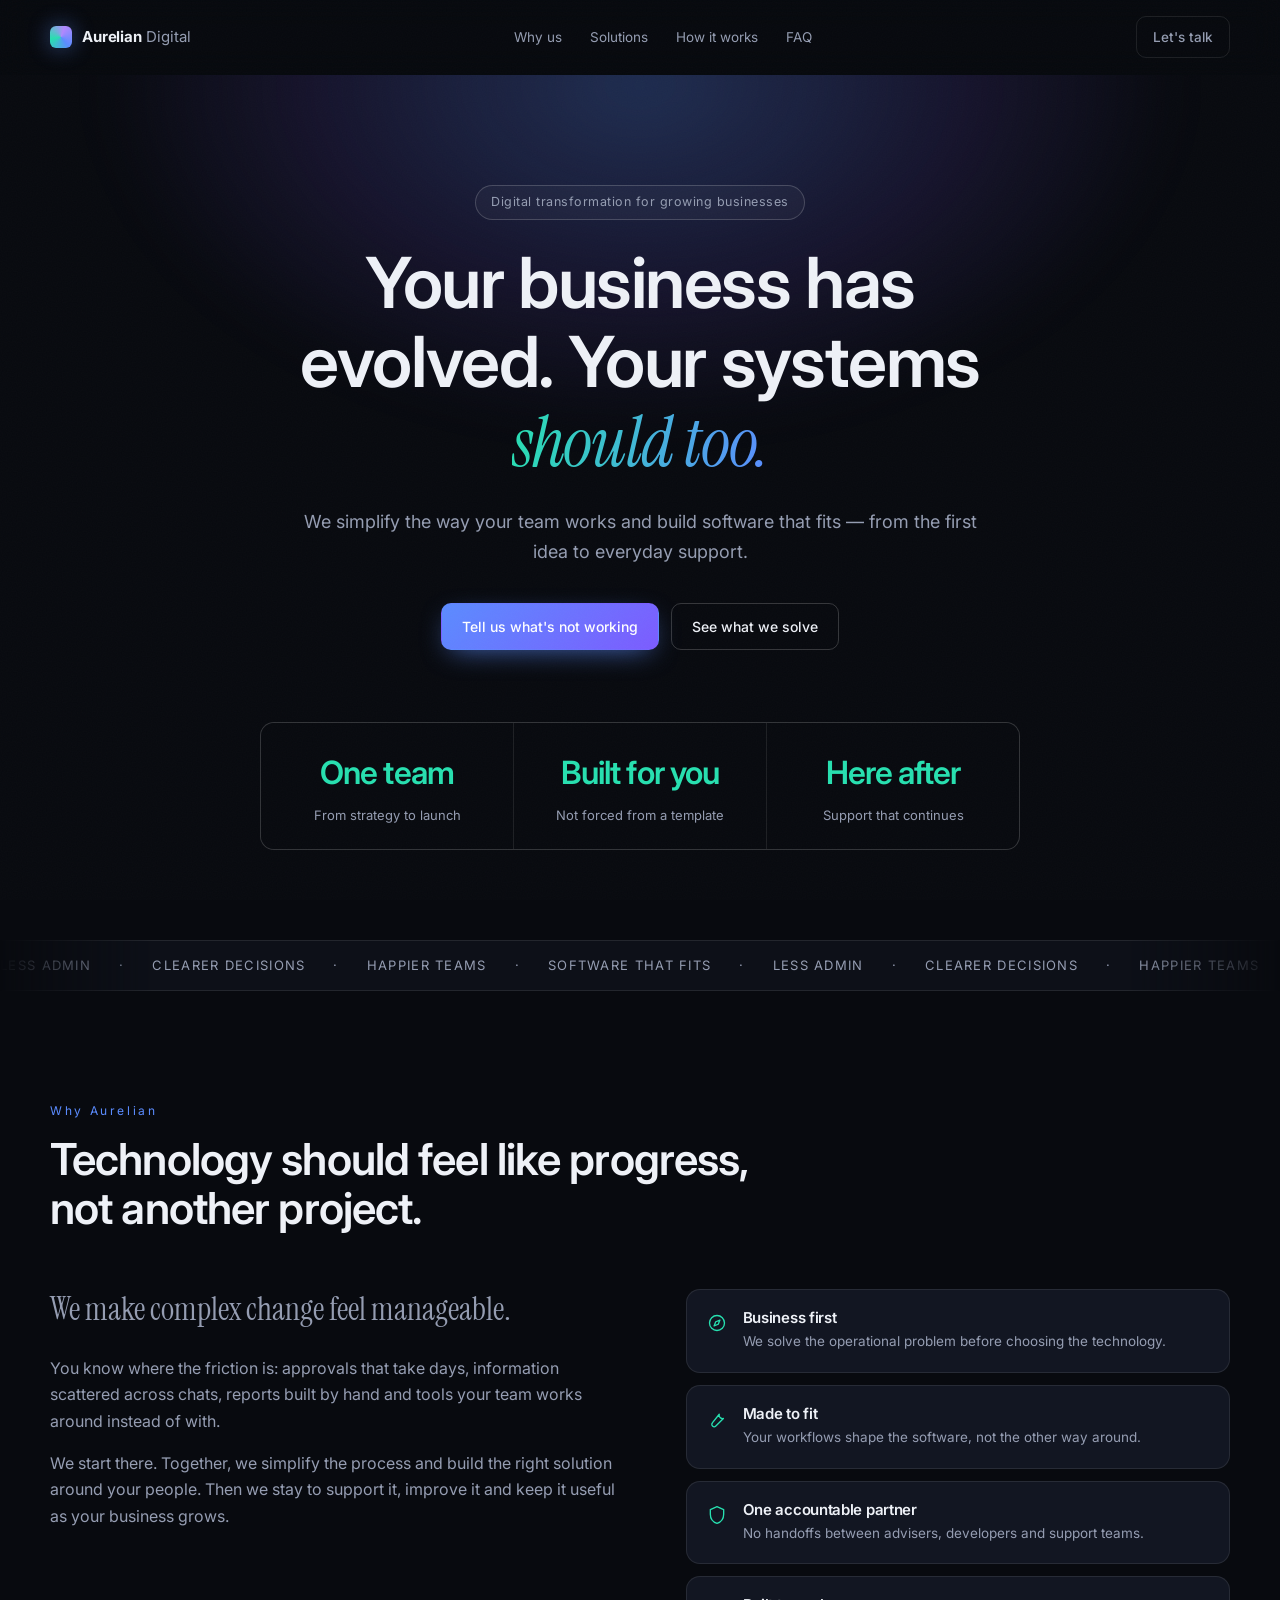
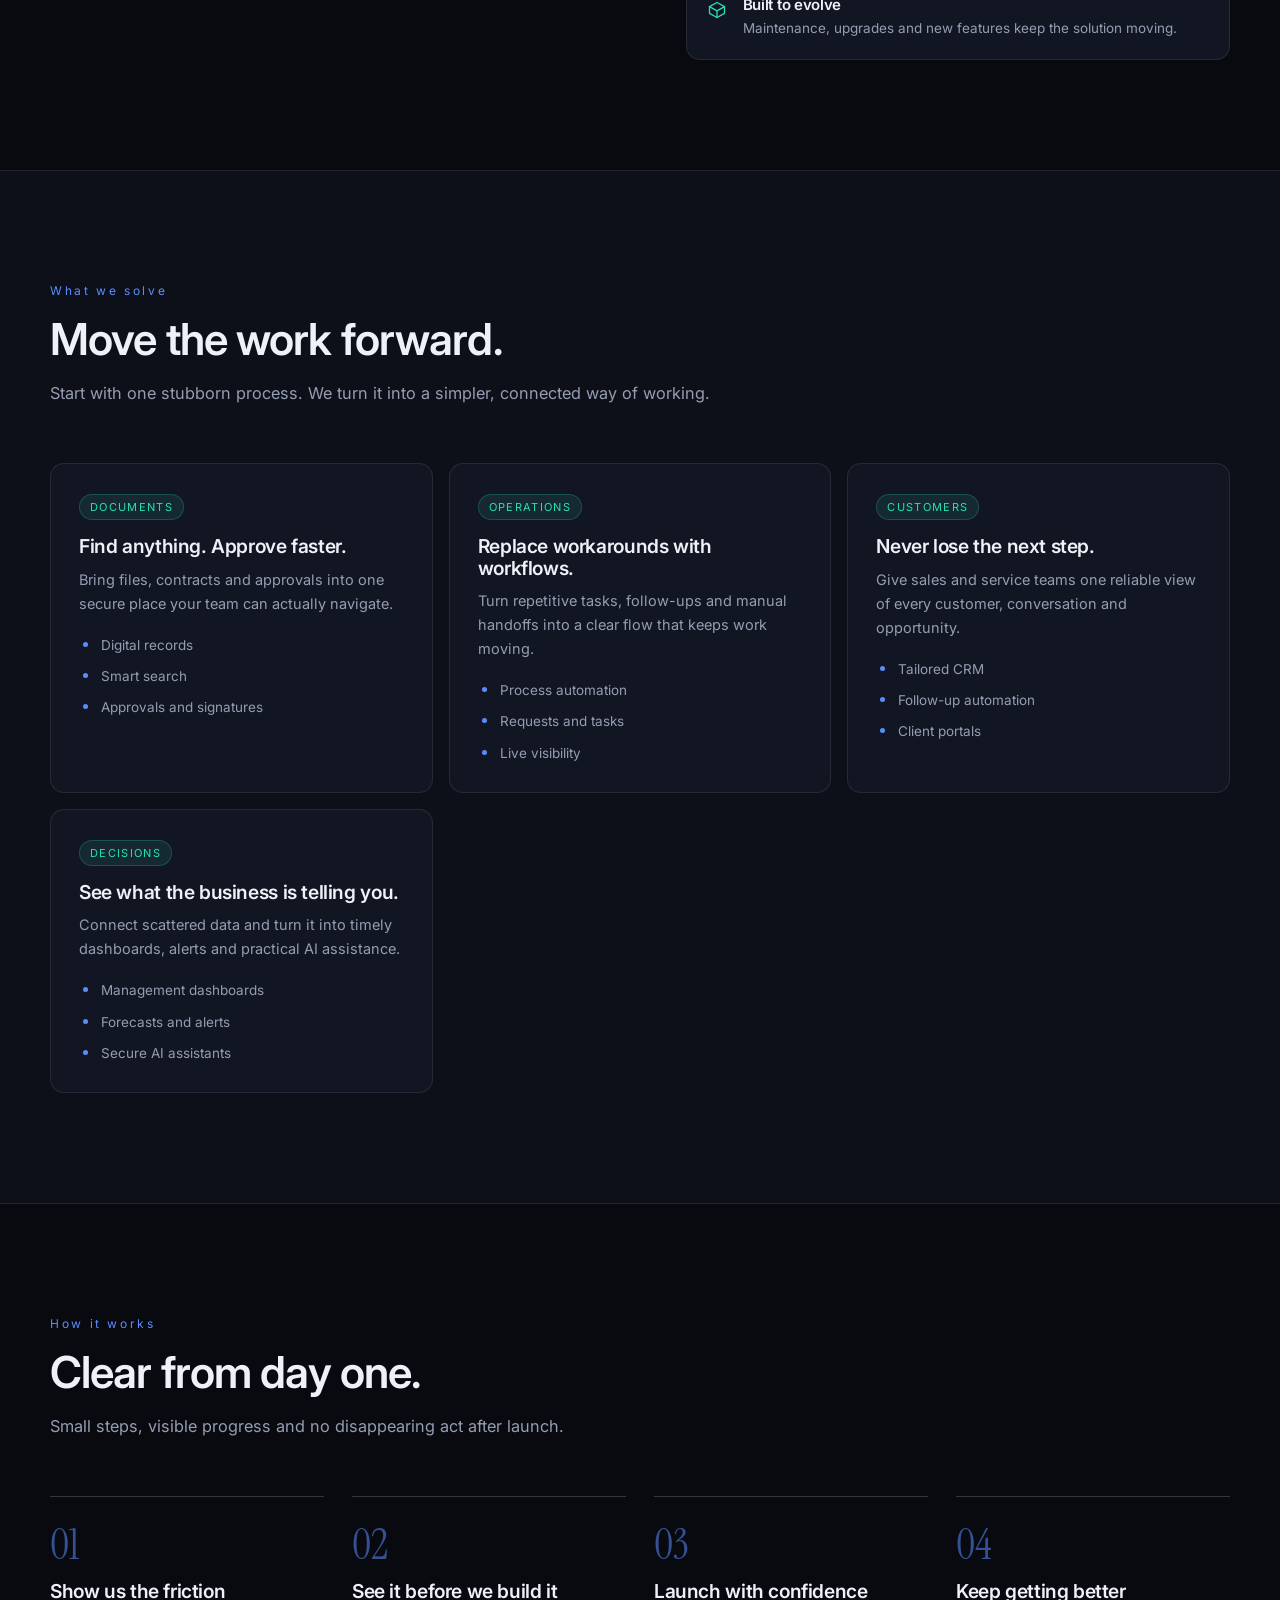
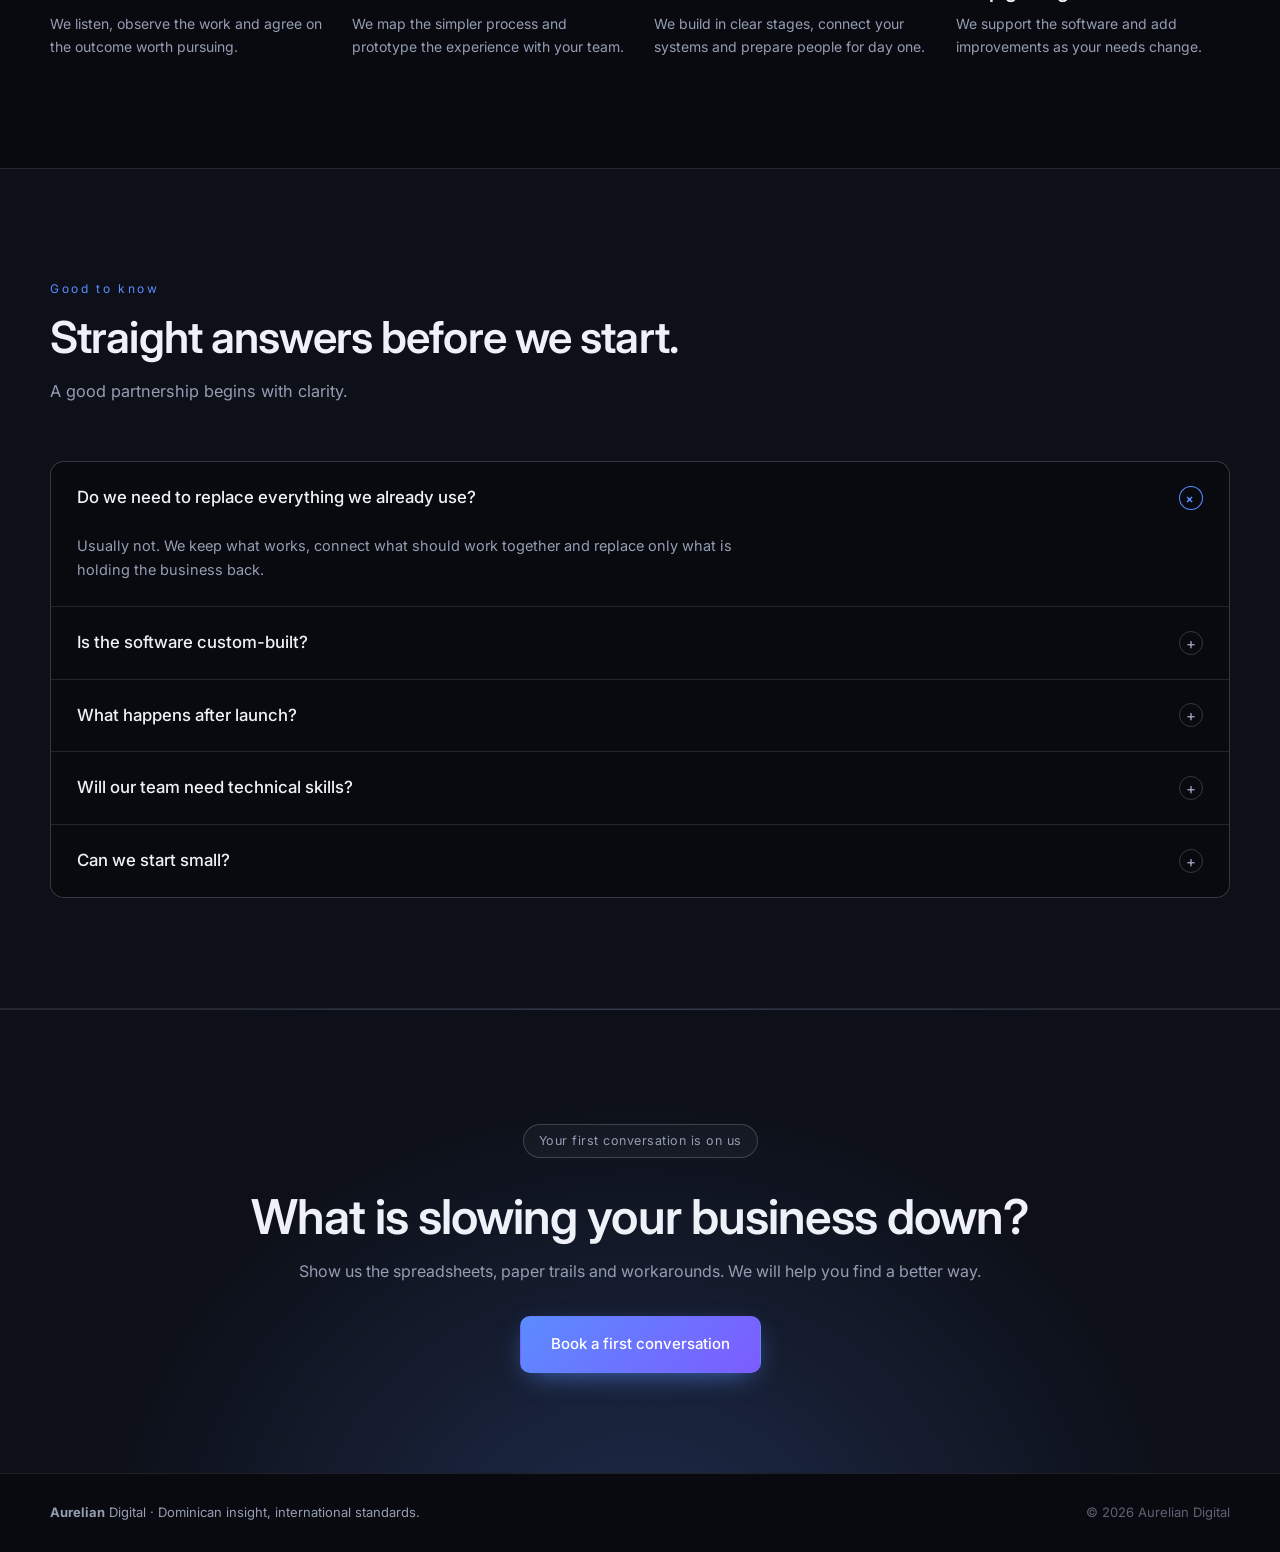
==== commit 0045de0d: "Align v2 styling with original site" ====
--- a/v2/index.html
+++ b/v2/index.html
@@ -7,11 +7,10 @@
   <meta name="description" content="We simplify operations and build software around the way your business works." />
   <link rel="preconnect" href="https://fonts.googleapis.com" />
   <link rel="preconnect" href="https://fonts.gstatic.com" crossorigin />
-  <link href="https://fonts.googleapis.com/css2?family=DM+Sans:wght@400;500;600&family=Newsreader:ital,opsz,wght@0,6..72,400;1,6..72,500&display=swap" rel="stylesheet" />
+  <link href="https://fonts.googleapis.com/css2?family=Inter:wght@400;500;600;700&family=Instrument+Serif:ital@0;1&display=swap" rel="stylesheet" />
   <link rel="stylesheet" href="../src/styles.css" />
-  <link rel="stylesheet" href="styles.css" />
 </head>
-<body class="client-site">
+<body>
   <div class="grain" aria-hidden="true"></div>
   <header class="site-header" id="header">
     <a class="logo" href="#top" aria-label="Aurelian Digital home">
@@ -26,10 +25,8 @@
   </header>
 
   <main id="top">
-    <section class="hero client-hero">
+    <section class="hero">
       <div class="hero-glow" aria-hidden="true"></div>
-      <div class="hero-orbit hero-orbit-one" aria-hidden="true"></div>
-      <div class="hero-orbit hero-orbit-two" aria-hidden="true"></div>
       <div class="wrap hero-inner">
         <p class="eyebrow reveal" data-hero-eyebrow></p>
         <h1 class="hero-title reveal" data-hero-title></h1>
@@ -60,7 +57,7 @@
       </div>
     </section>
 
-    <section class="section approach-band" id="approach">
+    <section class="section" id="approach">
       <div class="wrap">
         <div class="section-head reveal"><span class="section-num">How it works</span><h2>Clear from day one.</h2><p class="section-sub">Small steps, visible progress and no disappearing act after launch.</p></div>
         <ol class="steps" data-approach></ol>
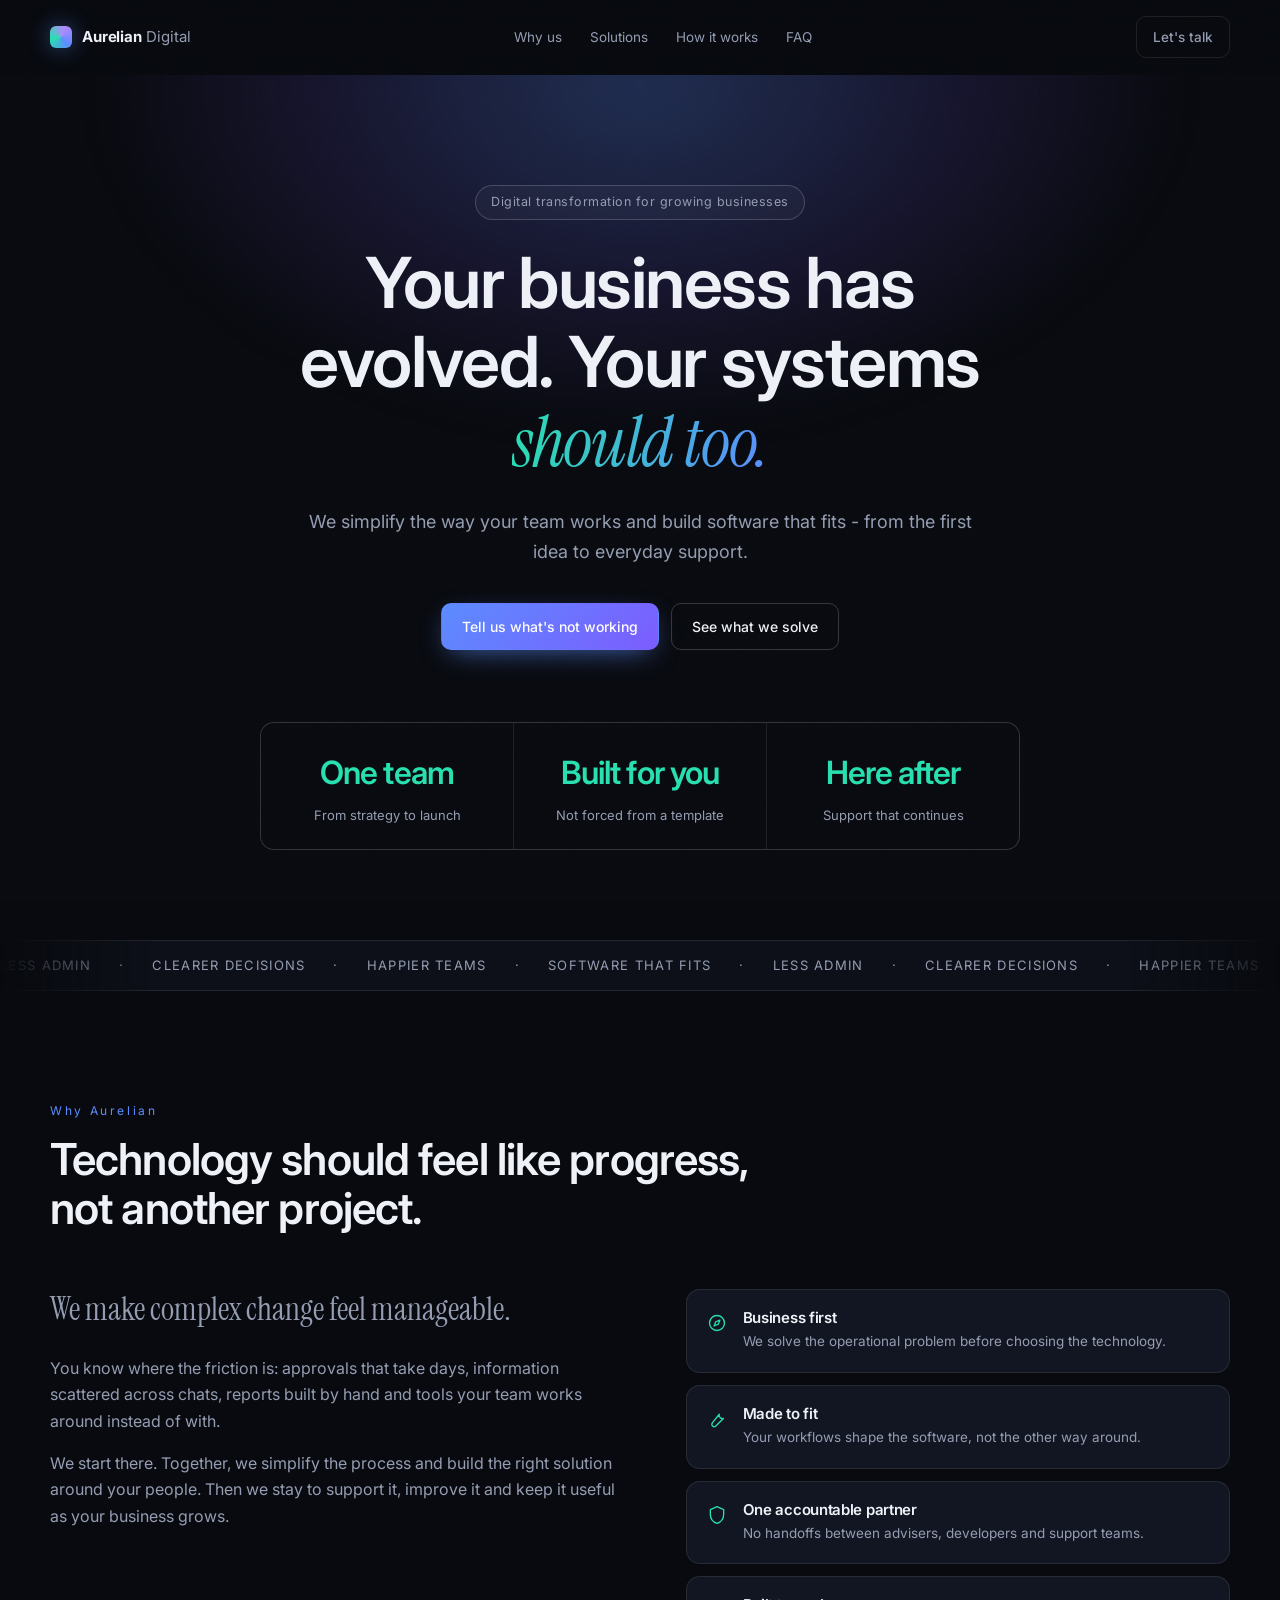
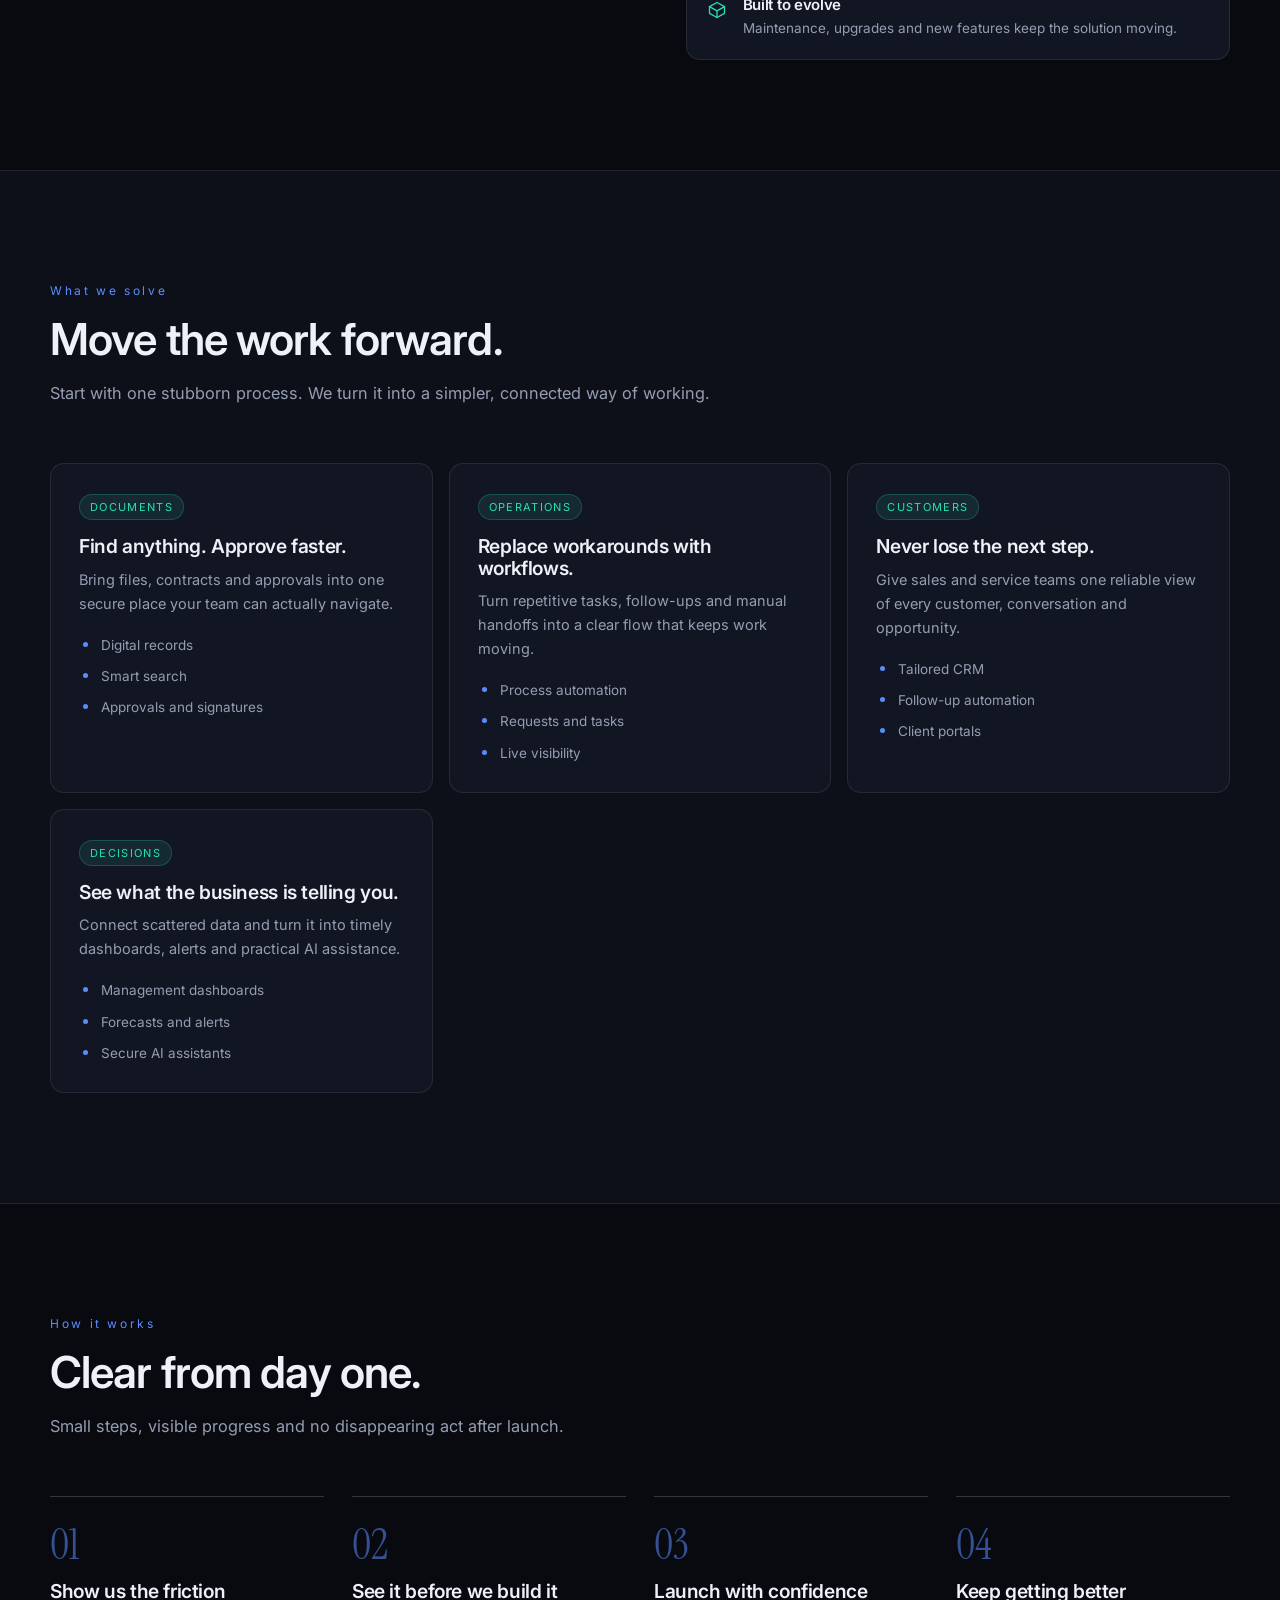
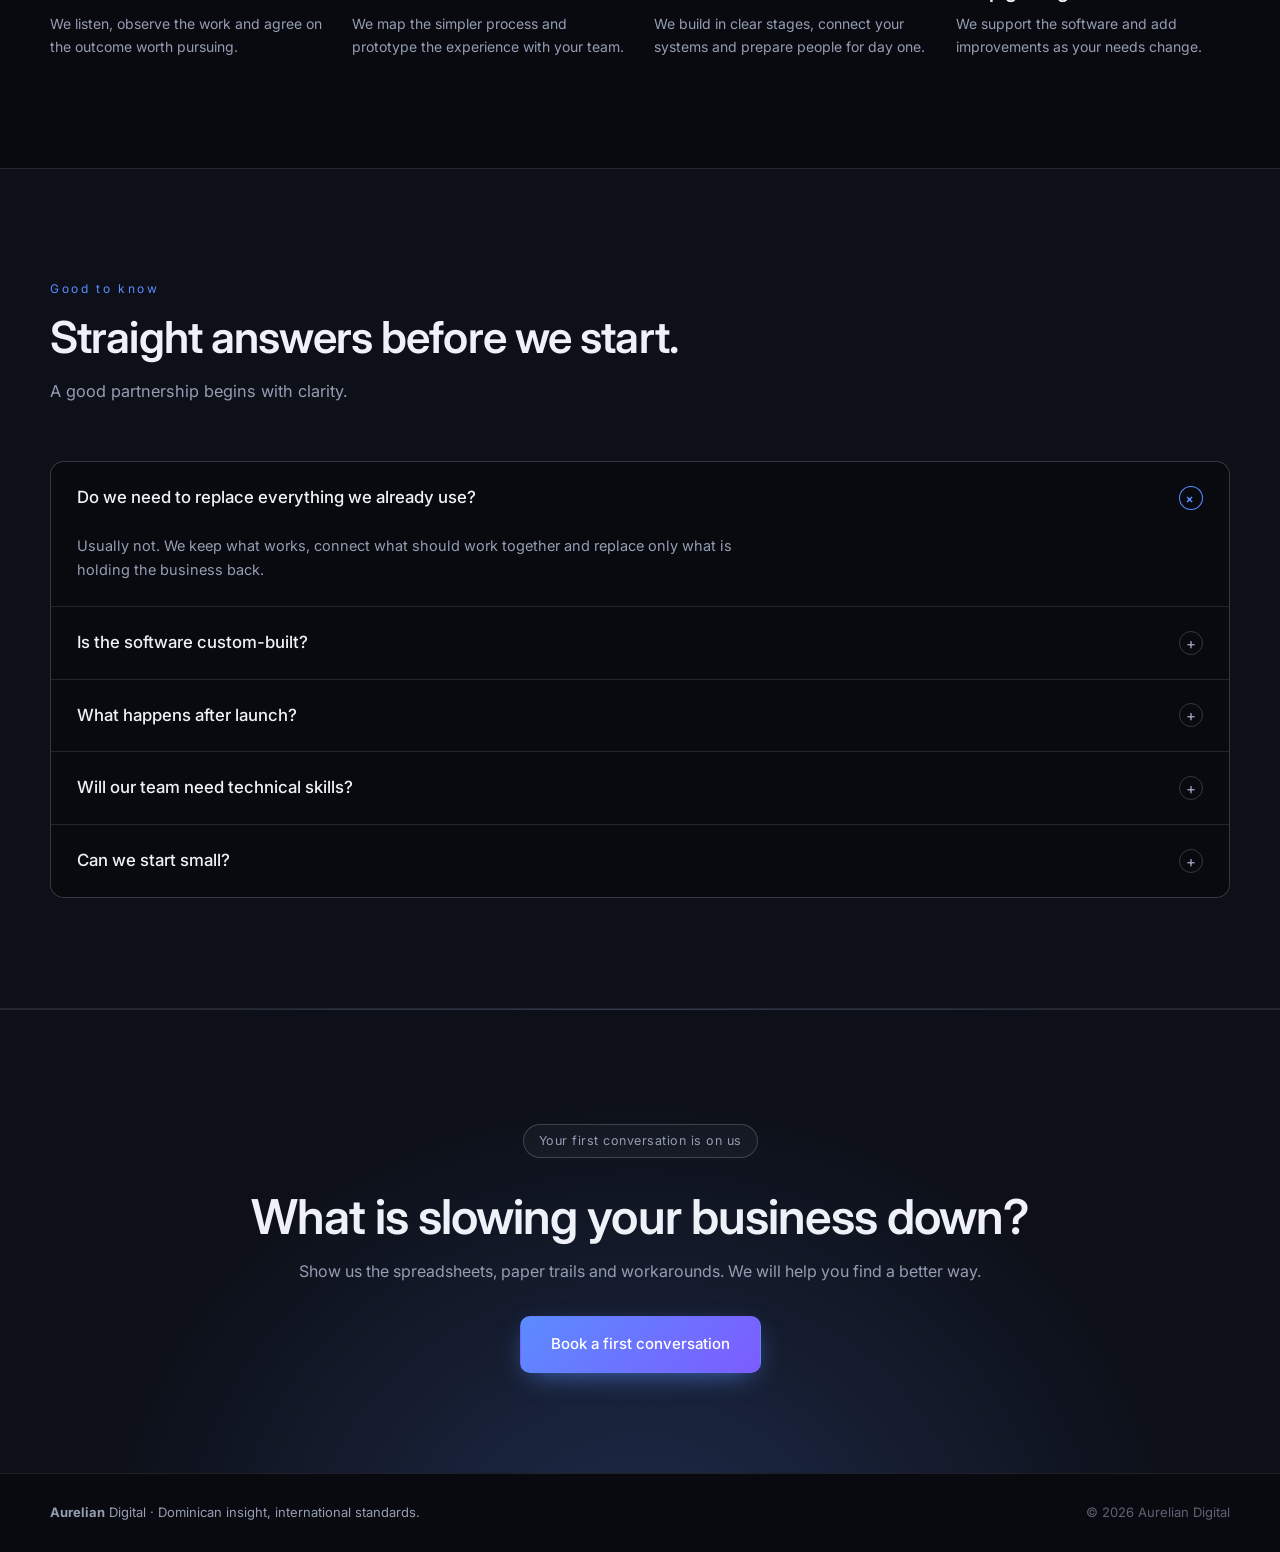
==== commit c897a38c: "Minor fmt refactor" ====
--- a/v2/index.html
+++ b/v2/index.html
@@ -3,7 +3,7 @@
 <head>
   <meta charset="UTF-8" />
   <meta name="viewport" content="width=device-width, initial-scale=1.0" />
-  <title>Aurelian Digital — Better ways to work.</title>
+  <title>Aurelian Digital - Better ways to work.</title>
   <meta name="description" content="We simplify operations and build software around the way your business works." />
   <link rel="preconnect" href="https://fonts.googleapis.com" />
   <link rel="preconnect" href="https://fonts.gstatic.com" crossorigin />
